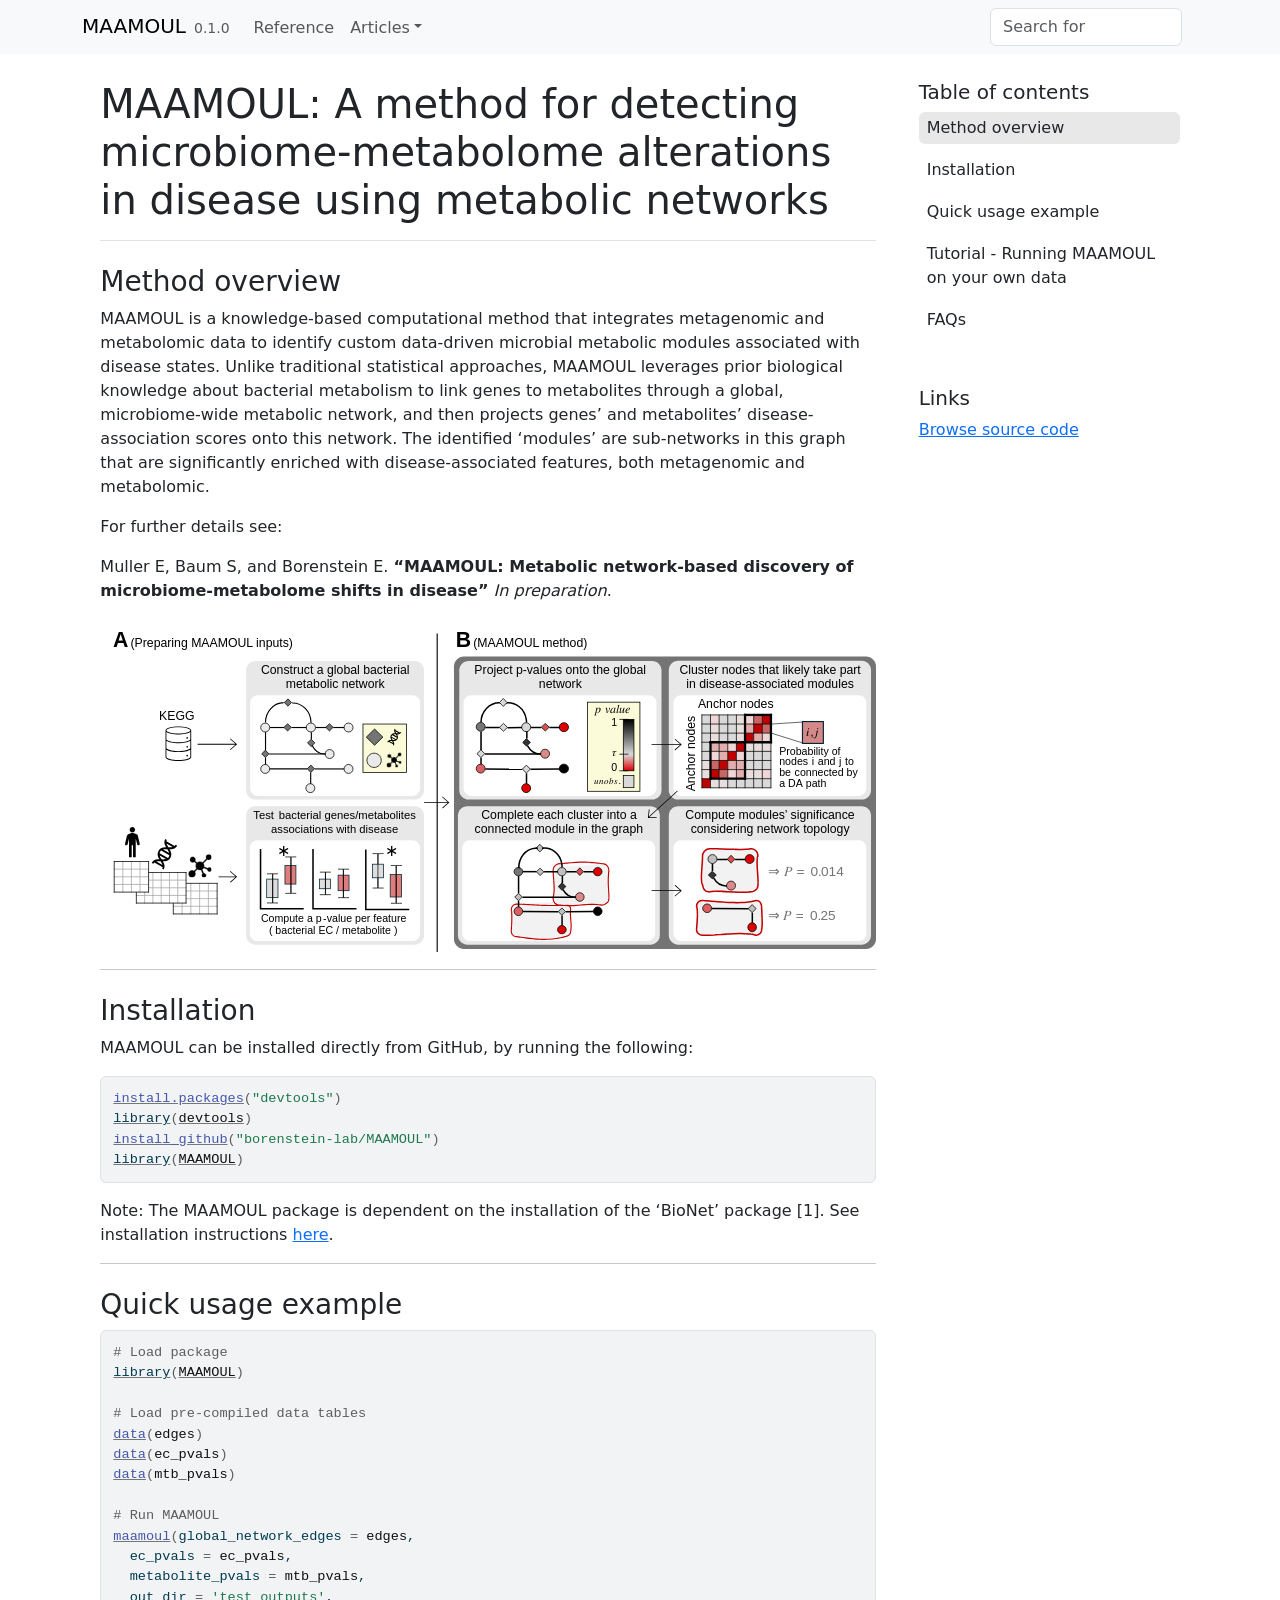
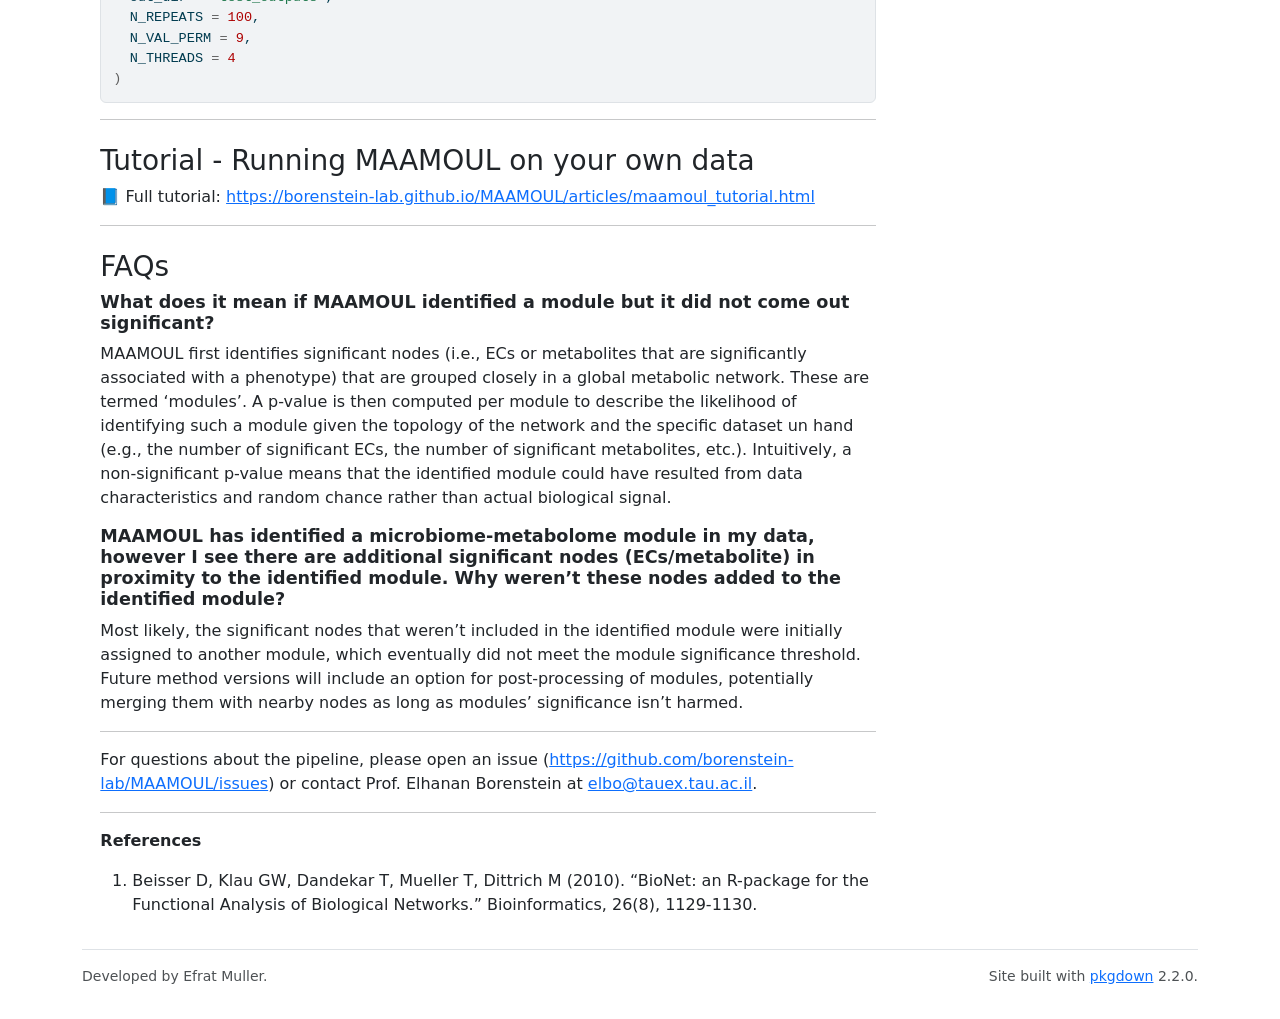
==== docs/index.html @ fb4ca336 "Uploading docs folder" ====
<!DOCTYPE html>
<!-- Generated by pkgdown: do not edit by hand --><html lang="en">
<head>
<meta http-equiv="Content-Type" content="text/html; charset=UTF-8">
<meta charset="utf-8">
<meta http-equiv="X-UA-Compatible" content="IE=edge">
<meta name="viewport" content="width=device-width, initial-scale=1, shrink-to-fit=no">
<title>A method for detecting microbiome-metabolome alterations in disease using metabolic networks • MAAMOUL</title>
<script src="deps/jquery-3.6.0/jquery-3.6.0.min.js"></script><meta name="viewport" content="width=device-width, initial-scale=1, shrink-to-fit=no">
<link href="deps/bootstrap-5.3.1/bootstrap.min.css" rel="stylesheet">
<script src="deps/bootstrap-5.3.1/bootstrap.bundle.min.js"></script><link href="deps/font-awesome-6.4.2/css/all.min.css" rel="stylesheet">
<link href="deps/font-awesome-6.4.2/css/v4-shims.min.css" rel="stylesheet">
<script src="deps/headroom-0.11.0/headroom.min.js"></script><script src="deps/headroom-0.11.0/jQuery.headroom.min.js"></script><script src="deps/bootstrap-toc-1.0.1/bootstrap-toc.min.js"></script><script src="deps/clipboard.js-2.0.11/clipboard.min.js"></script><script src="deps/search-1.0.0/autocomplete.jquery.min.js"></script><script src="deps/search-1.0.0/fuse.min.js"></script><script src="deps/search-1.0.0/mark.min.js"></script><!-- pkgdown --><script src="pkgdown.js"></script><meta property="og:title" content="A method for detecting microbiome-metabolome alterations in disease using metabolic networks">
<meta name="description" content="TBC">
<meta property="og:description" content="TBC">
</head>
<body>
    <a href="#main" class="visually-hidden-focusable">Skip to contents</a>


    <nav class="navbar navbar-expand-lg fixed-top bg-light" data-bs-theme="light" aria-label="Site navigation"><div class="container">

    <a class="navbar-brand me-2" href="index.html">MAAMOUL</a>

    <small class="nav-text text-muted me-auto" data-bs-toggle="tooltip" data-bs-placement="bottom" title="">0.1.0</small>


    <button class="navbar-toggler" type="button" data-bs-toggle="collapse" data-bs-target="#navbar" aria-controls="navbar" aria-expanded="false" aria-label="Toggle navigation">
      <span class="navbar-toggler-icon"></span>
    </button>

    <div id="navbar" class="collapse navbar-collapse ms-3">
      <ul class="navbar-nav me-auto">
<li class="nav-item"><a class="nav-link" href="reference/index.html">Reference</a></li>
<li class="nav-item dropdown">
  <button class="nav-link dropdown-toggle" type="button" id="dropdown-articles" data-bs-toggle="dropdown" aria-expanded="false" aria-haspopup="true">Articles</button>
  <ul class="dropdown-menu" aria-labelledby="dropdown-articles">
<li><a class="dropdown-item" href="articles/maamoul_tutorial.html">MAAMOUL Tutorial</a></li>
  </ul>
</li>
      </ul>
<ul class="navbar-nav">
<li class="nav-item"><form class="form-inline" role="search">
 <input class="form-control" type="search" name="search-input" id="search-input" autocomplete="off" aria-label="Search site" placeholder="Search for" data-search-index="search.json">
</form></li>
<li class="nav-item"><a class="external-link nav-link" href="https://github.com/borenstein-lab/MAAMOUL/" aria-label="GitHub"><span class="fa fab fa-github fa-lg"></span></a></li>
      </ul>
</div>


  </div>
</nav><div class="container template-home">
<div class="row">
  <main id="main" class="col-md-9"><div class="section level1">
<div class="page-header"><h1 id="maamoul-a-method-for-detecting-microbiome-metabolome-alterations-in-disease-using-metabolic-networks">MAAMOUL: A method for detecting microbiome-metabolome alterations in disease using metabolic networks<a class="anchor" aria-label="anchor" href="#maamoul-a-method-for-detecting-microbiome-metabolome-alterations-in-disease-using-metabolic-networks"></a>
</h1></div>
<div class="section level2">
<h2 id="method-overview">Method overview<a class="anchor" aria-label="anchor" href="#method-overview"></a>
</h2>
<p>MAAMOUL is a knowledge-based computational method that integrates metagenomic and metabolomic data to identify custom data-driven microbial metabolic modules associated with disease states. Unlike traditional statistical approaches, MAAMOUL leverages prior biological knowledge about bacterial metabolism to link genes to metabolites through a global, microbiome-wide metabolic network, and then projects genes’ and metabolites’ disease-association scores onto this network. The identified ‘modules’ are sub-networks in this graph that are significantly enriched with disease-associated features, both metagenomic and metabolomic.</p>
<p>For further details see:</p>
<p>Muller E, Baum S, and Borenstein E. <strong>“MAAMOUL: Metabolic network-based discovery of microbiome-metabolome shifts in disease”</strong> <em>In preparation</em>.</p>
<p><img src="reference/figures/Figure%201.svg" width="800"></p>
<hr>
</div>
<div class="section level2">
<h2 id="installation">Installation<a class="anchor" aria-label="anchor" href="#installation"></a>
</h2>
<p>MAAMOUL can be installed directly from GitHub, by running the following:</p>
<pre><code><span><span class="fu"><a href="https://rdrr.io/r/utils/install.packages.html" class="external-link">install.packages</a></span><span class="op">(</span><span class="st">"devtools"</span><span class="op">)</span></span>
<span><span class="kw"><a href="https://rdrr.io/r/base/library.html" class="external-link">library</a></span><span class="op">(</span><span class="va"><a href="https://devtools.r-lib.org/" class="external-link">devtools</a></span><span class="op">)</span></span>
<span><span class="fu"><a href="https://remotes.r-lib.org/reference/install_github.html" class="external-link">install_github</a></span><span class="op">(</span><span class="st">"borenstein-lab/MAAMOUL"</span><span class="op">)</span></span>
<span><span class="kw"><a href="https://rdrr.io/r/base/library.html" class="external-link">library</a></span><span class="op">(</span><span class="va"><a href="https://github.com/borenstein-lab/MAAMOUL" class="external-link">MAAMOUL</a></span><span class="op">)</span></span></code></pre>
<p>Note: The MAAMOUL package is dependent on the installation of the ‘BioNet’ package [1]. See installation instructions <a href="https://www.bioconductor.org/packages/release/bioc/html/BioNet.html" class="external-link">here</a>.</p>
<hr>
</div>
<div class="section level2">
<h2 id="quick-usage-example">Quick usage example<a class="anchor" aria-label="anchor" href="#quick-usage-example"></a>
</h2>
<pre><code><span><span class="co"># Load package</span></span>
<span><span class="kw"><a href="https://rdrr.io/r/base/library.html" class="external-link">library</a></span><span class="op">(</span><span class="va"><a href="https://github.com/borenstein-lab/MAAMOUL" class="external-link">MAAMOUL</a></span><span class="op">)</span></span>
<span></span>
<span><span class="co"># Load pre-compiled data tables</span></span>
<span><span class="fu"><a href="https://rdrr.io/r/utils/data.html" class="external-link">data</a></span><span class="op">(</span><span class="va">edges</span><span class="op">)</span></span>
<span><span class="fu"><a href="https://rdrr.io/r/utils/data.html" class="external-link">data</a></span><span class="op">(</span><span class="va">ec_pvals</span><span class="op">)</span></span>
<span><span class="fu"><a href="https://rdrr.io/r/utils/data.html" class="external-link">data</a></span><span class="op">(</span><span class="va">mtb_pvals</span><span class="op">)</span></span>
<span></span>
<span><span class="co"># Run MAAMOUL</span></span>
<span><span class="fu"><a href="reference/maamoul.html">maamoul</a></span><span class="op">(</span>global_network_edges <span class="op">=</span> <span class="va">edges</span>,</span>
<span>  ec_pvals <span class="op">=</span> <span class="va">ec_pvals</span>,</span>
<span>  metabolite_pvals <span class="op">=</span> <span class="va">mtb_pvals</span>,</span>
<span>  out_dir <span class="op">=</span> <span class="st">'test_outputs'</span>,</span>
<span>  N_REPEATS <span class="op">=</span> <span class="fl">100</span>,</span>
<span>  N_VAL_PERM <span class="op">=</span> <span class="fl">9</span>,</span>
<span>  N_THREADS <span class="op">=</span> <span class="fl">4</span></span>
<span><span class="op">)</span></span></code></pre>
<hr>
</div>
<div class="section level2">
<h2 id="tutorial---running-maamoul-on-your-own-data">Tutorial - Running MAAMOUL on your own data<a class="anchor" aria-label="anchor" href="#tutorial---running-maamoul-on-your-own-data"></a>
</h2>
<p>📘 Full tutorial: <a href="https://borenstein-lab.github.io/MAAMOUL/articles/maamoul_tutorial.html" class="uri">https://borenstein-lab.github.io/MAAMOUL/articles/maamoul_tutorial.html</a></p>
<hr>
</div>
<div class="section level2">
<h2 id="faqs">FAQs<a class="anchor" aria-label="anchor" href="#faqs"></a>
</h2>
<div class="section level4">
<h4 id="what-does-it-mean-if-maamoul-identified-a-module-but-it-did-not-come-out-significant">What does it mean if MAAMOUL identified a module but it did not come out significant?<a class="anchor" aria-label="anchor" href="#what-does-it-mean-if-maamoul-identified-a-module-but-it-did-not-come-out-significant"></a>
</h4>
<p>MAAMOUL first identifies significant nodes (i.e., ECs or metabolites that are significantly associated with a phenotype) that are grouped closely in a global metabolic network. These are termed ‘modules’. A p-value is then computed per module to describe the likelihood of identifying such a module given the topology of the network and the specific dataset un hand (e.g., the number of significant ECs, the number of significant metabolites, etc.). Intuitively, a non-significant p-value means that the identified module could have resulted from data characteristics and random chance rather than actual biological signal.</p>
</div>
<div class="section level4">
<h4 id="[base64]">MAAMOUL has identified a microbiome-metabolome module in my data, however I see there are additional significant nodes (ECs/metabolite) in proximity to the identified module. Why weren’t these nodes added to the identified module?<a class="anchor" aria-label="anchor" href="#[base64]"></a>
</h4>
<p>Most likely, the significant nodes that weren’t included in the identified module were initially assigned to another module, which eventually did not meet the module significance threshold. Future method versions will include an option for post-processing of modules, potentially merging them with nearby nodes as long as modules’ significance isn’t harmed.</p>
<hr>
<p>For questions about the pipeline, please open an issue (<a href="https://github.com/borenstein-lab/MAAMOUL/issues" class="external-link uri">https://github.com/borenstein-lab/MAAMOUL/issues</a>) or contact Prof. Elhanan Borenstein at <a href="mailto:elbo@tauex.tau.ac.il" class="email">elbo@tauex.tau.ac.il</a>.</p>
<hr>
<p><strong>References</strong></p>
<ol style="list-style-type: decimal">
<li>Beisser D, Klau GW, Dandekar T, Mueller T, Dittrich M (2010). “BioNet: an R-package for the Functional Analysis of Biological Networks.” Bioinformatics, 26(8), 1129-1130.</li>
</ol>
</div>
</div>
</div>
  </main><aside class="col-md-3"><div class="table-of-contents">
<h2 data-toc-skip>Table of contents</h2>
<ul class="list-unstyled">
<li><nav id="toc"></nav></li>
</ul>
</div>

<div class="links">
<h2 data-toc-skip>Links</h2>
<ul class="list-unstyled">
<li><a href="https://github.com/borenstein-lab/MAAMOUL/" class="external-link">Browse source code</a></li>
</ul>
</div>

  </aside>
</div>


    <footer><div class="pkgdown-footer-left">
  <p>Developed by Efrat Muller.</p>
</div>

<div class="pkgdown-footer-right">
  <p>Site built with <a href="https://pkgdown.r-lib.org/" class="external-link">pkgdown</a> 2.2.0.</p>
</div>

    </footer>
</div>





  </body>
</html>
---- docs/deps/font-awesome-6.4.2/css/v4-shims.min.css ----
/*!
 * Font Awesome Free 6.4.2 by @fontawesome - https://fontawesome.com
 * License - https://fontawesome.com/license/free (Icons: CC BY 4.0, Fonts: SIL OFL 1.1, Code: MIT License)
 * Copyright 2023 Fonticons, Inc.
 */
.fa.fa-glass:before{content:"\f000"}.fa.fa-envelope-o{font-family:"Font Awesome 6 Free";font-weight:400}.fa.fa-envelope-o:before{content:"\f0e0"}.fa.fa-star-o{font-family:"Font Awesome 6 Free";font-weight:400}.fa.fa-star-o:before{content:"\f005"}.fa.fa-close:before,.fa.fa-remove:before{content:"\f00d"}.fa.fa-gear:before{content:"\f013"}.fa.fa-trash-o{font-family:"Font Awesome 6 Free";font-weight:400}.fa.fa-trash-o:before{content:"\f2ed"}.fa.fa-home:before{content:"\f015"}.fa.fa-file-o{font-family:"Font Awesome 6 Free";font-weight:400}.fa.fa-file-o:before{content:"\f15b"}.fa.fa-clock-o{font-family:"Font Awesome 6 Free";font-weight:400}.fa.fa-clock-o:before{content:"\f017"}.fa.fa-arrow-circle-o-down{font-family:"Font Awesome 6 Free";font-weight:400}.fa.fa-arrow-circle-o-down:before{content:"\f358"}.fa.fa-arrow-circle-o-up{font-family:"Font Awesome 6 Free";font-weight:400}.fa.fa-arrow-circle-o-up:before{content:"\f35b"}.fa.fa-play-circle-o{font-family:"Font Awesome 6 Free";font-weight:400}.fa.fa-play-circle-o:before{content:"\f144"}.fa.fa-repeat:before,.fa.fa-rotate-right:before{content:"\f01e"}.fa.fa-refresh:before{content:"\f021"}.fa.fa-list-alt{font-family:"Font Awesome 6 Free";font-weight:400}.fa.fa-list-alt:before{content:"\f022"}.fa.fa-dedent:before{content:"\f03b"}.fa.fa-video-camera:before{content:"\f03d"}.fa.fa-picture-o{font-family:"Font Awesome 6 Free";font-weight:400}.fa.fa-picture-o:before{content:"\f03e"}.fa.fa-photo{font-family:"Font Awesome 6 Free";font-weight:400}.fa.fa-photo:before{content:"\f03e"}.fa.fa-image{font-family:"Font Awesome 6 Free";font-weight:400}.fa.fa-image:before{content:"\f03e"}.fa.fa-map-marker:before{content:"\f3c5"}.fa.fa-pencil-square-o{font-family:"Font Awesome 6 Free";font-weight:400}.fa.fa-pencil-square-o:before{content:"\f044"}.fa.fa-edit{font-family:"Font Awesome 6 Free";font-weight:400}.fa.fa-edit:before{content:"\f044"}.fa.fa-share-square-o:before{content:"\f14d"}.fa.fa-check-square-o{font-family:"Font Awesome 6 Free";font-weight:400}.fa.fa-check-square-o:before{content:"\f14a"}.fa.fa-arrows:before{content:"\f0b2"}.fa.fa-times-circle-o{font-family:"Font Awesome 6 Free";font-weight:400}.fa.fa-times-circle-o:before{content:"\f057"}.fa.fa-check-circle-o{font-family:"Font Awesome 6 Free";font-weight:400}.fa.fa-check-circle-o:before{content:"\f058"}.fa.fa-mail-forward:before{content:"\f064"}.fa.fa-expand:before{content:"\f424"}.fa.fa-compress:before{content:"\f422"}.fa.fa-eye,.fa.fa-eye-slash{font-family:"Font Awesome 6 Free";font-weight:400}.fa.fa-warning:before{content:"\f071"}.fa.fa-calendar:before{content:"\f073"}.fa.fa-arrows-v:before{content:"\f338"}.fa.fa-arrows-h:before{content:"\f337"}.fa.fa-bar-chart-o:before,.fa.fa-bar-chart:before{content:"\e0e3"}.fa.fa-twitter-square{font-family:"Font Awesome 6 Brands";font-weight:400}.fa.fa-twitter-square:before{content:"\f081"}.fa.fa-facebook-square{font-family:"Font Awesome 6 Brands";font-weight:400}.fa.fa-facebook-square:before{content:"\f082"}.fa.fa-gears:before{content:"\f085"}.fa.fa-thumbs-o-up{font-family:"Font Awesome 6 Free";font-weight:400}.fa.fa-thumbs-o-up:before{content:"\f164"}.fa.fa-thumbs-o-down{font-family:"Font Awesome 6 Free";font-weight:400}.fa.fa-thumbs-o-down:before{content:"\f165"}.fa.fa-heart-o{font-family:"Font Awesome 6 Free";font-weight:400}.fa.fa-heart-o:before{content:"\f004"}.fa.fa-sign-out:before{content:"\f2f5"}.fa.fa-linkedin-square{font-family:"Font Awesome 6 Brands";font-weight:400}.fa.fa-linkedin-square:before{content:"\f08c"}.fa.fa-thumb-tack:before{content:"\f08d"}.fa.fa-external-link:before{content:"\f35d"}.fa.fa-sign-in:before{content:"\f2f6"}.fa.fa-github-square{font-family:"Font Awesome 6 Brands";font-weight:400}.fa.fa-github-square:before{content:"\f092"}.fa.fa-lemon-o{font-family:"Font Awesome 6 Free";font-weight:400}.fa.fa-lemon-o:before{content:"\f094"}.fa.fa-square-o{font-family:"Font Awesome 6 Free";font-weight:400}.fa.fa-square-o:before{content:"\f0c8"}.fa.fa-bookmark-o{font-family:"Font Awesome 6 Free";font-weight:400}.fa.fa-bookmark-o:before{content:"\f02e"}.fa.fa-facebook,.fa.fa-twitter{font-family:"Font Awesome 6 Brands";font-weight:400}.fa.fa-facebook:before{content:"\f39e"}.fa.fa-facebook-f{font-family:"Font Awesome 6 Brands";font-weight:400}.fa.fa-facebook-f:before{content:"\f39e"}.fa.fa-github{font-family:"Font Awesome 6 Brands";font-weight:400}.fa.fa-credit-card{font-family:"Font Awesome 6 Free";font-weight:400}.fa.fa-feed:before{content:"\f09e"}.fa.fa-hdd-o{font-family:"Font Awesome 6 Free";font-weight:400}.fa.fa-hdd-o:before{content:"\f0a0"}.fa.fa-hand-o-right{font-family:"Font Awesome 6 Free";font-weight:400}.fa.fa-hand-o-right:before{content:"\f0a4"}.fa.fa-hand-o-left{font-family:"Font Awesome 6 Free";font-weight:400}.fa.fa-hand-o-left:before{content:"\f0a5"}.fa.fa-hand-o-up{font-family:"Font Awesome 6 Free";font-weight:400}.fa.fa-hand-o-up:before{content:"\f0a6"}.fa.fa-hand-o-down{font-family:"Font Awesome 6 Free";font-weight:400}.fa.fa-hand-o-down:before{content:"\f0a7"}.fa.fa-globe:before{content:"\f57d"}.fa.fa-tasks:before{content:"\f828"}.fa.fa-arrows-alt:before{content:"\f31e"}.fa.fa-group:before{content:"\f0c0"}.fa.fa-chain:before{content:"\f0c1"}.fa.fa-cut:before{content:"\f0c4"}.fa.fa-files-o{font-family:"Font Awesome 6 Free";font-weight:400}.fa.fa-files-o:before{content:"\f0c5"}.fa.fa-floppy-o{font-family:"Font Awesome 6 Free";font-weight:400}.fa.fa-floppy-o:before{content:"\f0c7"}.fa.fa-save{font-family:"Font Awesome 6 Free";font-weight:400}.fa.fa-save:before{content:"\f0c7"}.fa.fa-navicon:before,.fa.fa-reorder:before{content:"\f0c9"}.fa.fa-magic:before{content:"\e2ca"}.fa.fa-pinterest,.fa.fa-pinterest-square{font-family:"Font Awesome 6 Brands";font-weight:400}.fa.fa-pinterest-square:before{content:"\f0d3"}.fa.fa-google-plus-square{font-family:"Font Awesome 6 Brands";font-weight:400}.fa.fa-google-plus-square:before{content:"\f0d4"}.fa.fa-google-plus{font-family:"Font Awesome 6 Brands";font-weight:400}.fa.fa-google-plus:before{content:"\f0d5"}.fa.fa-money:before{content:"\f3d1"}.fa.fa-unsorted:before{content:"\f0dc"}.fa.fa-sort-desc:before{content:"\f0dd"}.fa.fa-sort-asc:before{content:"\f0de"}.fa.fa-linkedin{font-family:"Font Awesome 6 Brands";font-weight:400}.fa.fa-linkedin:before{content:"\f0e1"}.fa.fa-rotate-left:before{content:"\f0e2"}.fa.fa-legal:before{content:"\f0e3"}.fa.fa-dashboard:before,.fa.fa-tachometer:before{content:"\f625"}.fa.fa-comment-o{font-family:"Font Awesome 6 Free";font-weight:400}.fa.fa-comment-o:before{content:"\f075"}.fa.fa-comments-o{font-family:"Font Awesome 6 Free";font-weight:400}.fa.fa-comments-o:before{content:"\f086"}.fa.fa-flash:before{content:"\f0e7"}.fa.fa-clipboard:before{content:"\f0ea"}.fa.fa-lightbulb-o{font-family:"Font Awesome 6 Free";font-weight:400}.fa.fa-lightbulb-o:before{content:"\f0eb"}.fa.fa-exchange:before{content:"\f362"}.fa.fa-cloud-download:before{content:"\f0ed"}.fa.fa-cloud-upload:before{content:"\f0ee"}.fa.fa-bell-o{font-family:"Font Awesome 6 Free";font-weight:400}.fa.fa-bell-o:before{content:"\f0f3"}.fa.fa-cutlery:before{content:"\f2e7"}.fa.fa-file-text-o{font-family:"Font Awesome 6 Free";font-weight:400}.fa.fa-file-text-o:before{content:"\f15c"}.fa.fa-building-o{font-family:"Font Awesome 6 Free";font-weight:400}.fa.fa-building-o:before{content:"\f1ad"}.fa.fa-hospital-o{font-family:"Font Awesome 6 Free";font-weight:400}.fa.fa-hospital-o:before{content:"\f0f8"}.fa.fa-tablet:before{content:"\f3fa"}.fa.fa-mobile-phone:before,.fa.fa-mobile:before{content:"\f3cd"}.fa.fa-circle-o{font-family:"Font Awesome 6 Free";font-weight:400}.fa.fa-circle-o:before{content:"\f111"}.fa.fa-mail-reply:before{content:"\f3e5"}.fa.fa-github-alt{font-family:"Font Awesome 6 Brands";font-weight:400}.fa.fa-folder-o{font-family:"Font Awesome 6 Free";font-weight:400}.fa.fa-folder-o:before{content:"\f07b"}.fa.fa-folder-open-o{font-family:"Font Awesome 6 Free";font-weight:400}.fa.fa-folder-open-o:before{content:"\f07c"}.fa.fa-smile-o{font-family:"Font Awesome 6 Free";font-weight:400}.fa.fa-smile-o:before{content:"\f118"}.fa.fa-frown-o{font-family:"Font Awesome 6 Free";font-weight:400}.fa.fa-frown-o:before{content:"\f119"}.fa.fa-meh-o{font-family:"Font Awesome 6 Free";font-weight:400}.fa.fa-meh-o:before{content:"\f11a"}.fa.fa-keyboard-o{font-family:"Font Awesome 6 Free";font-weight:400}.fa.fa-keyboard-o:before{content:"\f11c"}.fa.fa-flag-o{font-family:"Font Awesome 6 Free";font-weight:400}.fa.fa-flag-o:before{content:"\f024"}.fa.fa-mail-reply-all:before{content:"\f122"}.fa.fa-star-half-o{font-family:"Font Awesome 6 Free";font-weight:400}.fa.fa-star-half-o:before{content:"\f5c0"}.fa.fa-star-half-empty{font-family:"Font Awesome 6 Free";font-weight:400}.fa.fa-star-half-empty:before{content:"\f5c0"}.fa.fa-star-half-full{font-family:"Font Awesome 6 Free";font-weight:400}.fa.fa-star-half-full:before{content:"\f5c0"}.fa.fa-code-fork:before{content:"\f126"}.fa.fa-chain-broken:before,.fa.fa-unlink:before{content:"\f127"}.fa.fa-calendar-o{font-family:"Font Awesome 6 Free";font-weight:400}.fa.fa-calendar-o:before{content:"\f133"}.fa.fa-css3,.fa.fa-html5,.fa.fa-maxcdn{font-family:"Font Awesome 6 Brands";font-weight:400}.fa.fa-unlock-alt:before{content:"\f09c"}.fa.fa-minus-square-o{font-family:"Font Awesome 6 Free";font-weight:400}.fa.fa-minus-square-o:before{content:"\f146"}.fa.fa-level-up:before{content:"\f3bf"}.fa.fa-level-down:before{content:"\f3be"}.fa.fa-pencil-square:before{content:"\f14b"}.fa.fa-external-link-square:before{content:"\f360"}.fa.fa-compass{font-family:"Font Awesome 6 Free";font-weight:400}.fa.fa-caret-square-o-down{font-family:"Font Awesome 6 Free";font-weight:400}.fa.fa-caret-square-o-down:before{content:"\f150"}.fa.fa-toggle-down{font-family:"Font Awesome 6 Free";font-weight:400}.fa.fa-toggle-down:before{content:"\f150"}.fa.fa-caret-square-o-up{font-family:"Font Awesome 6 Free";font-weight:400}.fa.fa-caret-square-o-up:before{content:"\f151"}.fa.fa-toggle-up{font-family:"Font Awesome 6 Free";font-weight:400}.fa.fa-toggle-up:before{content:"\f151"}.fa.fa-caret-square-o-right{font-family:"Font Awesome 6 Free";font-weight:400}.fa.fa-caret-square-o-right:before{content:"\f152"}.fa.fa-toggle-right{font-family:"Font Awesome 6 Free";font-weight:400}.fa.fa-toggle-right:before{content:"\f152"}.fa.fa-eur:before,.fa.fa-euro:before{content:"\f153"}.fa.fa-gbp:before{content:"\f154"}.fa.fa-dollar:before,.fa.fa-usd:before{content:"\24"}.fa.fa-inr:before,.fa.fa-rupee:before{content:"\e1bc"}.fa.fa-cny:before,.fa.fa-jpy:before,.fa.fa-rmb:before,.fa.fa-yen:before{content:"\f157"}.fa.fa-rouble:before,.fa.fa-rub:before,.fa.fa-ruble:before{content:"\f158"}.fa.fa-krw:before,.fa.fa-won:before{content:"\f159"}.fa.fa-bitcoin,.fa.fa-btc{font-family:"Font Awesome 6 Brands";font-weight:400}.fa.fa-bitcoin:before{content:"\f15a"}.fa.fa-file-text:before{content:"\f15c"}.fa.fa-sort-alpha-asc:before{content:"\f15d"}.fa.fa-sort-alpha-desc:before{content:"\f881"}.fa.fa-sort-amount-asc:before{content:"\f884"}.fa.fa-sort-amount-desc:before{content:"\f160"}.fa.fa-sort-numeric-asc:before{content:"\f162"}.fa.fa-sort-numeric-desc:before{content:"\f886"}.fa.fa-youtube-square{font-family:"Font Awesome 6 Brands";font-weight:400}.fa.fa-youtube-square:before{content:"\f431"}.fa.fa-xing,.fa.fa-xing-square,.fa.fa-youtube{font-family:"Font Awesome 6 Brands";font-weight:400}.fa.fa-xing-square:before{content:"\f169"}.fa.fa-youtube-play{font-family:"Font Awesome 6 Brands";font-weight:400}.fa.fa-youtube-play:before{content:"\f167"}.fa.fa-adn,.fa.fa-bitbucket,.fa.fa-bitbucket-square,.fa.fa-dropbox,.fa.fa-flickr,.fa.fa-instagram,.fa.fa-stack-overflow{font-family:"Font Awesome 6 Brands";font-weight:400}.fa.fa-bitbucket-square:before{content:"\f171"}.fa.fa-tumblr,.fa.fa-tumblr-square{font-family:"Font Awesome 6 Brands";font-weight:400}.fa.fa-tumblr-square:before{content:"\f174"}.fa.fa-long-arrow-down:before{content:"\f309"}.fa.fa-long-arrow-up:before{content:"\f30c"}.fa.fa-long-arrow-left:before{content:"\f30a"}.fa.fa-long-arrow-right:before{content:"\f30b"}.fa.fa-android,.fa.fa-apple,.fa.fa-dribbble,.fa.fa-foursquare,.fa.fa-gittip,.fa.fa-gratipay,.fa.fa-linux,.fa.fa-skype,.fa.fa-trello,.fa.fa-windows{font-family:"Font Awesome 6 Brands";font-weight:400}.fa.fa-gittip:before{content:"\f184"}.fa.fa-sun-o{font-family:"Font Awesome 6 Free";font-weight:400}.fa.fa-sun-o:before{content:"\f185"}.fa.fa-moon-o{font-family:"Font Awesome 6 Free";font-weight:400}.fa.fa-moon-o:before{content:"\f186"}.fa.fa-pagelines,.fa.fa-renren,.fa.fa-stack-exchange,.fa.fa-vk,.fa.fa-weibo{font-family:"Font Awesome 6 Brands";font-weight:400}.fa.fa-arrow-circle-o-right{font-family:"Font Awesome 6 Free";font-weight:400}.fa.fa-arrow-circle-o-right:before{content:"\f35a"}.fa.fa-arrow-circle-o-left{font-family:"Font Awesome 6 Free";font-weight:400}.fa.fa-arrow-circle-o-left:before{content:"\f359"}.fa.fa-caret-square-o-left{font-family:"Font Awesome 6 Free";font-weight:400}.fa.fa-caret-square-o-left:before{content:"\f191"}.fa.fa-toggle-left{font-family:"Font Awesome 6 Free";font-weight:400}.fa.fa-toggle-left:before{content:"\f191"}.fa.fa-dot-circle-o{font-family:"Font Awesome 6 Free";font-weight:400}.fa.fa-dot-circle-o:before{content:"\f192"}.fa.fa-vimeo-square{font-family:"Font Awesome 6 Brands";font-weight:400}.fa.fa-vimeo-square:before{content:"\f194"}.fa.fa-try:before,.fa.fa-turkish-lira:before{content:"\e2bb"}.fa.fa-plus-square-o{font-family:"Font Awesome 6 Free";font-weight:400}.fa.fa-plus-square-o:before{content:"\f0fe"}.fa.fa-openid,.fa.fa-slack,.fa.fa-wordpress{font-family:"Font Awesome 6 Brands";font-weight:400}.fa.fa-bank:before,.fa.fa-institution:before{content:"\f19c"}.fa.fa-mortar-board:before{content:"\f19d"}.fa.fa-google,.fa.fa-reddit,.fa.fa-reddit-square,.fa.fa-yahoo{font-family:"Font Awesome 6 Brands";font-weight:400}.fa.fa-reddit-square:before{content:"\f1a2"}.fa.fa-behance,.fa.fa-behance-square,.fa.fa-delicious,.fa.fa-digg,.fa.fa-drupal,.fa.fa-joomla,.fa.fa-pied-piper-alt,.fa.fa-pied-piper-pp,.fa.fa-stumbleupon,.fa.fa-stumbleupon-circle{font-family:"Font Awesome 6 Brands";font-weight:400}.fa.fa-behance-square:before{content:"\f1b5"}.fa.fa-steam,.fa.fa-steam-square{font-family:"Font Awesome 6 Brands";font-weight:400}.fa.fa-steam-square:before{content:"\f1b7"}.fa.fa-automobile:before{content:"\f1b9"}.fa.fa-cab:before{content:"\f1ba"}.fa.fa-deviantart,.fa.fa-soundcloud,.fa.fa-spotify{font-family:"Font Awesome 6 Brands";font-weight:400}.fa.fa-file-pdf-o{font-family:"Font Awesome 6 Free";font-weight:400}.fa.fa-file-pdf-o:before{content:"\f1c1"}.fa.fa-file-word-o{font-family:"Font Awesome 6 Free";font-weight:400}.fa.fa-file-word-o:before{content:"\f1c2"}.fa.fa-file-excel-o{font-family:"Font Awesome 6 Free";font-weight:400}.fa.fa-file-excel-o:before{content:"\f1c3"}.fa.fa-file-powerpoint-o{font-family:"Font Awesome 6 Free";font-weight:400}.fa.fa-file-powerpoint-o:before{content:"\f1c4"}.fa.fa-file-image-o{font-family:"Font Awesome 6 Free";font-weight:400}.fa.fa-file-image-o:before{content:"\f1c5"}.fa.fa-file-photo-o{font-family:"Font Awesome 6 Free";font-weight:400}.fa.fa-file-photo-o:before{content:"\f1c5"}.fa.fa-file-picture-o{font-family:"Font Awesome 6 Free";font-weight:400}.fa.fa-file-picture-o:before{content:"\f1c5"}.fa.fa-file-archive-o{font-family:"Font Awesome 6 Free";font-weight:400}.fa.fa-file-archive-o:before{content:"\f1c6"}.fa.fa-file-zip-o{font-family:"Font Awesome 6 Free";font-weight:400}.fa.fa-file-zip-o:before{content:"\f1c6"}.fa.fa-file-audio-o{font-family:"Font Awesome 6 Free";font-weight:400}.fa.fa-file-audio-o:before{content:"\f1c7"}.fa.fa-file-sound-o{font-family:"Font Awesome 6 Free";font-weight:400}.fa.fa-file-sound-o:before{content:"\f1c7"}.fa.fa-file-video-o{font-family:"Font Awesome 6 Free";font-weight:400}.fa.fa-file-video-o:before{content:"\f1c8"}.fa.fa-file-movie-o{font-family:"Font Awesome 6 Free";font-weight:400}.fa.fa-file-movie-o:before{content:"\f1c8"}.fa.fa-file-code-o{font-family:"Font Awesome 6 Free";font-weight:400}.fa.fa-file-code-o:before{content:"\f1c9"}.fa.fa-codepen,.fa.fa-jsfiddle,.fa.fa-vine{font-family:"Font Awesome 6 Brands";font-weight:400}.fa.fa-life-bouy:before,.fa.fa-life-buoy:before,.fa.fa-life-saver:before,.fa.fa-support:before{content:"\f1cd"}.fa.fa-circle-o-notch:before{content:"\f1ce"}.fa.fa-ra,.fa.fa-rebel{font-family:"Font Awesome 6 Brands";font-weight:400}.fa.fa-ra:before{content:"\f1d0"}.fa.fa-resistance{font-family:"Font Awesome 6 Brands";font-weight:400}.fa.fa-resistance:before{content:"\f1d0"}.fa.fa-empire,.fa.fa-ge{font-family:"Font Awesome 6 Brands";font-weight:400}.fa.fa-ge:before{content:"\f1d1"}.fa.fa-git-square{font-family:"Font Awesome 6 Brands";font-weight:400}.fa.fa-git-square:before{content:"\f1d2"}.fa.fa-git,.fa.fa-hacker-news,.fa.fa-y-combinator-square{font-family:"Font Awesome 6 Brands";font-weight:400}.fa.fa-y-combinator-square:before{content:"\f1d4"}.fa.fa-yc-square{font-family:"Font Awesome 6 Brands";font-weight:400}.fa.fa-yc-square:before{content:"\f1d4"}.fa.fa-qq,.fa.fa-tencent-weibo,.fa.fa-wechat,.fa.fa-weixin{font-family:"Font Awesome 6 Brands";font-weight:400}.fa.fa-wechat:before{content:"\f1d7"}.fa.fa-send:before{content:"\f1d8"}.fa.fa-paper-plane-o{font-family:"Font Awesome 6 Free";font-weight:400}.fa.fa-paper-plane-o:before{content:"\f1d8"}.fa.fa-send-o{font-family:"Font Awesome 6 Free";font-weight:400}.fa.fa-send-o:before{content:"\f1d8"}.fa.fa-circle-thin{font-family:"Font Awesome 6 Free";font-weight:400}.fa.fa-circle-thin:before{content:"\f111"}.fa.fa-header:before{content:"\f1dc"}.fa.fa-futbol-o{font-family:"Font Awesome 6 Free";font-weight:400}.fa.fa-futbol-o:before{content:"\f1e3"}.fa.fa-soccer-ball-o{font-family:"Font Awesome 6 Free";font-weight:400}.fa.fa-soccer-ball-o:before{content:"\f1e3"}.fa.fa-slideshare,.fa.fa-twitch,.fa.fa-yelp{font-family:"Font Awesome 6 Brands";font-weight:400}.fa.fa-newspaper-o{font-family:"Font Awesome 6 Free";font-weight:400}.fa.fa-newspaper-o:before{content:"\f1ea"}.fa.fa-cc-amex,.fa.fa-cc-discover,.fa.fa-cc-mastercard,.fa.fa-cc-paypal,.fa.fa-cc-stripe,.fa.fa-cc-visa,.fa.fa-google-wallet,.fa.fa-paypal{font-family:"Font Awesome 6 Brands";font-weight:400}.fa.fa-bell-slash-o{font-family:"Font Awesome 6 Free";font-weight:400}.fa.fa-bell-slash-o:before{content:"\f1f6"}.fa.fa-trash:before{content:"\f2ed"}.fa.fa-copyright{font-family:"Font Awesome 6 Free";font-weight:400}.fa.fa-eyedropper:before{content:"\f1fb"}.fa.fa-area-chart:before{content:"\f1fe"}.fa.fa-pie-chart:before{content:"\f200"}.fa.fa-line-chart:before{content:"\f201"}.fa.fa-lastfm,.fa.fa-lastfm-square{font-family:"Font Awesome 6 Brands";font-weight:400}.fa.fa-lastfm-square:before{content:"\f203"}.fa.fa-angellist,.fa.fa-ioxhost{font-family:"Font Awesome 6 Brands";font-weight:400}.fa.fa-cc{font-family:"Font Awesome 6 Free";font-weight:400}.fa.fa-cc:before{content:"\f20a"}.fa.fa-ils:before,.fa.fa-shekel:before,.fa.fa-sheqel:before{content:"\f20b"}.fa.fa-buysellads,.fa.fa-connectdevelop,.fa.fa-dashcube,.fa.fa-forumbee,.fa.fa-leanpub,.fa.fa-sellsy,.fa.fa-shirtsinbulk,.fa.fa-simplybuilt,.fa.fa-skyatlas{font-family:"Font Awesome 6 Brands";font-weight:400}.fa.fa-diamond{font-family:"Font Awesome 6 Free";font-weight:400}.fa.fa-diamond:before{content:"\f3a5"}.fa.fa-intersex:before,.fa.fa-transgender:before{content:"\f224"}.fa.fa-transgender-alt:before{content:"\f225"}.fa.fa-facebook-official{font-family:"Font Awesome 6 Brands";font-weight:400}.fa.fa-facebook-official:before{content:"\f09a"}.fa.fa-pinterest-p,.fa.fa-whatsapp{font-family:"Font Awesome 6 Brands";font-weight:400}.fa.fa-hotel:before{content:"\f236"}.fa.fa-medium,.fa.fa-viacoin,.fa.fa-y-combinator,.fa.fa-yc{font-family:"Font Awesome 6 Brands";font-weight:400}.fa.fa-yc:before{content:"\f23b"}.fa.fa-expeditedssl,.fa.fa-opencart,.fa.fa-optin-monster{font-family:"Font Awesome 6 Brands";font-weight:400}.fa.fa-battery-4:before,.fa.fa-battery:before{content:"\f240"}.fa.fa-battery-3:before{content:"\f241"}.fa.fa-battery-2:before{content:"\f242"}.fa.fa-battery-1:before{content:"\f243"}.fa.fa-battery-0:before{content:"\f244"}.fa.fa-object-group,.fa.fa-object-ungroup,.fa.fa-sticky-note-o{font-family:"Font Awesome 6 Free";font-weight:400}.fa.fa-sticky-note-o:before{content:"\f249"}.fa.fa-cc-diners-club,.fa.fa-cc-jcb{font-family:"Font Awesome 6 Brands";font-weight:400}.fa.fa-clone{font-family:"Font Awesome 6 Free";font-weight:400}.fa.fa-hourglass-o:before{content:"\f254"}.fa.fa-hourglass-1:before{content:"\f251"}.fa.fa-hourglass-2:before{content:"\f252"}.fa.fa-hourglass-3:before{content:"\f253"}.fa.fa-hand-rock-o{font-family:"Font Awesome 6 Free";font-weight:400}.fa.fa-hand-rock-o:before{content:"\f255"}.fa.fa-hand-grab-o{font-family:"Font Awesome 6 Free";font-weight:400}.fa.fa-hand-grab-o:before{content:"\f255"}.fa.fa-hand-paper-o{font-family:"Font Awesome 6 Free";font-weight:400}.fa.fa-hand-paper-o:before{content:"\f256"}.fa.fa-hand-stop-o{font-family:"Font Awesome 6 Free";font-weight:400}.fa.fa-hand-stop-o:before{content:"\f256"}.fa.fa-hand-scissors-o{font-family:"Font Awesome 6 Free";font-weight:400}.fa.fa-hand-scissors-o:before{content:"\f257"}.fa.fa-hand-lizard-o{font-family:"Font Awesome 6 Free";font-weight:400}.fa.fa-hand-lizard-o:before{content:"\f258"}.fa.fa-hand-spock-o{font-family:"Font Awesome 6 Free";font-weight:400}.fa.fa-hand-spock-o:before{content:"\f259"}.fa.fa-hand-pointer-o{font-family:"Font Awesome 6 Free";font-weight:400}.fa.fa-hand-pointer-o:before{content:"\f25a"}.fa.fa-hand-peace-o{font-family:"Font Awesome 6 Free";font-weight:400}.fa.fa-hand-peace-o:before{content:"\f25b"}.fa.fa-registered{font-family:"Font Awesome 6 Free";font-weight:400}.fa.fa-creative-commons,.fa.fa-gg,.fa.fa-gg-circle,.fa.fa-odnoklassniki,.fa.fa-odnoklassniki-square{font-family:"Font Awesome 6 Brands";font-weight:400}.fa.fa-odnoklassniki-square:before{content:"\f264"}.fa.fa-chrome,.fa.fa-firefox,.fa.fa-get-pocket,.fa.fa-internet-explorer,.fa.fa-opera,.fa.fa-safari,.fa.fa-wikipedia-w{font-family:"Font Awesome 6 Brands";font-weight:400}.fa.fa-television:before{content:"\f26c"}.fa.fa-500px,.fa.fa-amazon,.fa.fa-contao{font-family:"Font Awesome 6 Brands";font-weight:400}.fa.fa-calendar-plus-o{font-family:"Font Awesome 6 Free";font-weight:400}.fa.fa-calendar-plus-o:before{content:"\f271"}.fa.fa-calendar-minus-o{font-family:"Font Awesome 6 Free";font-weight:400}.fa.fa-calendar-minus-o:before{content:"\f272"}.fa.fa-calendar-times-o{font-family:"Font Awesome 6 Free";font-weight:400}.fa.fa-calendar-times-o:before{content:"\f273"}.fa.fa-calendar-check-o{font-family:"Font Awesome 6 Free";font-weight:400}.fa.fa-calendar-check-o:before{content:"\f274"}.fa.fa-map-o{font-family:"Font Awesome 6 Free";font-weight:400}.fa.fa-map-o:before{content:"\f279"}.fa.fa-commenting:before{content:"\f4ad"}.fa.fa-commenting-o{font-family:"Font Awesome 6 Free";font-weight:400}.fa.fa-commenting-o:before{content:"\f4ad"}.fa.fa-houzz,.fa.fa-vimeo{font-family:"Font Awesome 6 Brands";font-weight:400}.fa.fa-vimeo:before{content:"\f27d"}.fa.fa-black-tie,.fa.fa-edge,.fa.fa-fonticons,.fa.fa-reddit-alien{font-family:"Font Awesome 6 Brands";font-weight:400}.fa.fa-credit-card-alt:before{content:"\f09d"}.fa.fa-codiepie,.fa.fa-fort-awesome,.fa.fa-mixcloud,.fa.fa-modx,.fa.fa-product-hunt,.fa.fa-scribd,.fa.fa-usb{font-family:"Font Awesome 6 Brands";font-weight:400}.fa.fa-pause-circle-o{font-family:"Font Awesome 6 Free";font-weight:400}.fa.fa-pause-circle-o:before{content:"\f28b"}.fa.fa-stop-circle-o{font-family:"Font Awesome 6 Free";font-weight:400}.fa.fa-stop-circle-o:before{content:"\f28d"}.fa.fa-bluetooth,.fa.fa-bluetooth-b,.fa.fa-envira,.fa.fa-gitlab,.fa.fa-wheelchair-alt,.fa.fa-wpbeginner,.fa.fa-wpforms{font-family:"Font Awesome 6 Brands";font-weight:400}.fa.fa-wheelchair-alt:before{content:"\f368"}.fa.fa-question-circle-o{font-family:"Font Awesome 6 Free";font-weight:400}.fa.fa-question-circle-o:before{content:"\f059"}.fa.fa-volume-control-phone:before{content:"\f2a0"}.fa.fa-asl-interpreting:before{content:"\f2a3"}.fa.fa-deafness:before,.fa.fa-hard-of-hearing:before{content:"\f2a4"}.fa.fa-glide,.fa.fa-glide-g{font-family:"Font Awesome 6 Brands";font-weight:400}.fa.fa-signing:before{content:"\f2a7"}.fa.fa-viadeo,.fa.fa-viadeo-square{font-family:"Font Awesome 6 Brands";font-weight:400}.fa.fa-viadeo-square:before{content:"\f2aa"}.fa.fa-snapchat,.fa.fa-snapchat-ghost{font-family:"Font Awesome 6 Brands";font-weight:400}.fa.fa-snapchat-ghost:before{content:"\f2ab"}.fa.fa-snapchat-square{font-family:"Font Awesome 6 Brands";font-weight:400}.fa.fa-snapchat-square:before{content:"\f2ad"}.fa.fa-first-order,.fa.fa-google-plus-official,.fa.fa-pied-piper,.fa.fa-themeisle,.fa.fa-yoast{font-family:"Font Awesome 6 Brands";font-weight:400}.fa.fa-google-plus-official:before{content:"\f2b3"}.fa.fa-google-plus-circle{font-family:"Font Awesome 6 Brands";font-weight:400}.fa.fa-google-plus-circle:before{content:"\f2b3"}.fa.fa-fa,.fa.fa-font-awesome{font-family:"Font Awesome 6 Brands";font-weight:400}.fa.fa-fa:before{content:"\f2b4"}.fa.fa-handshake-o{font-family:"Font Awesome 6 Free";font-weight:400}.fa.fa-handshake-o:before{content:"\f2b5"}.fa.fa-envelope-open-o{font-family:"Font Awesome 6 Free";font-weight:400}.fa.fa-envelope-open-o:before{content:"\f2b6"}.fa.fa-linode{font-family:"Font Awesome 6 Brands";font-weight:400}.fa.fa-address-book-o{font-family:"Font Awesome 6 Free";font-weight:400}.fa.fa-address-book-o:before{content:"\f2b9"}.fa.fa-vcard:before{content:"\f2bb"}.fa.fa-address-card-o{font-family:"Font Awesome 6 Free";font-weight:400}.fa.fa-address-card-o:before{content:"\f2bb"}.fa.fa-vcard-o{font-family:"Font Awesome 6 Free";font-weight:400}.fa.fa-vcard-o:before{content:"\f2bb"}.fa.fa-user-circle-o{font-family:"Font Awesome 6 Free";font-weight:400}.fa.fa-user-circle-o:before{content:"\f2bd"}.fa.fa-user-o{font-family:"Font Awesome 6 Free";font-weight:400}.fa.fa-user-o:before{content:"\f007"}.fa.fa-id-badge{font-family:"Font Awesome 6 Free";font-weight:400}.fa.fa-drivers-license:before{content:"\f2c2"}.fa.fa-id-card-o{font-family:"Font Awesome 6 Free";font-weight:400}.fa.fa-id-card-o:before{content:"\f2c2"}.fa.fa-drivers-license-o{font-family:"Font Awesome 6 Free";font-weight:400}.fa.fa-drivers-license-o:before{content:"\f2c2"}.fa.fa-free-code-camp,.fa.fa-quora,.fa.fa-telegram{font-family:"Font Awesome 6 Brands";font-weight:400}.fa.fa-thermometer-4:before,.fa.fa-thermometer:before{content:"\f2c7"}.fa.fa-thermometer-3:before{content:"\f2c8"}.fa.fa-thermometer-2:before{content:"\f2c9"}.fa.fa-thermometer-1:before{content:"\f2ca"}.fa.fa-thermometer-0:before{content:"\f2cb"}.fa.fa-bathtub:before,.fa.fa-s15:before{content:"\f2cd"}.fa.fa-window-maximize,.fa.fa-window-restore{font-family:"Font Awesome 6 Free";font-weight:400}.fa.fa-times-rectangle:before{content:"\f410"}.fa.fa-window-close-o{font-family:"Font Awesome 6 Free";font-weight:400}.fa.fa-window-close-o:before{content:"\f410"}.fa.fa-times-rectangle-o{font-family:"Font Awesome 6 Free";font-weight:400}.fa.fa-times-rectangle-o:before{content:"\f410"}.fa.fa-bandcamp,.fa.fa-eercast,.fa.fa-etsy,.fa.fa-grav,.fa.fa-imdb,.fa.fa-ravelry{font-family:"Font Awesome 6 Brands";font-weight:400}.fa.fa-eercast:before{content:"\f2da"}.fa.fa-snowflake-o{font-family:"Font Awesome 6 Free";font-weight:400}.fa.fa-snowflake-o:before{content:"\f2dc"}.fa.fa-meetup,.fa.fa-superpowers,.fa.fa-wpexplorer{font-family:"Font Awesome 6 Brands";font-weight:400}
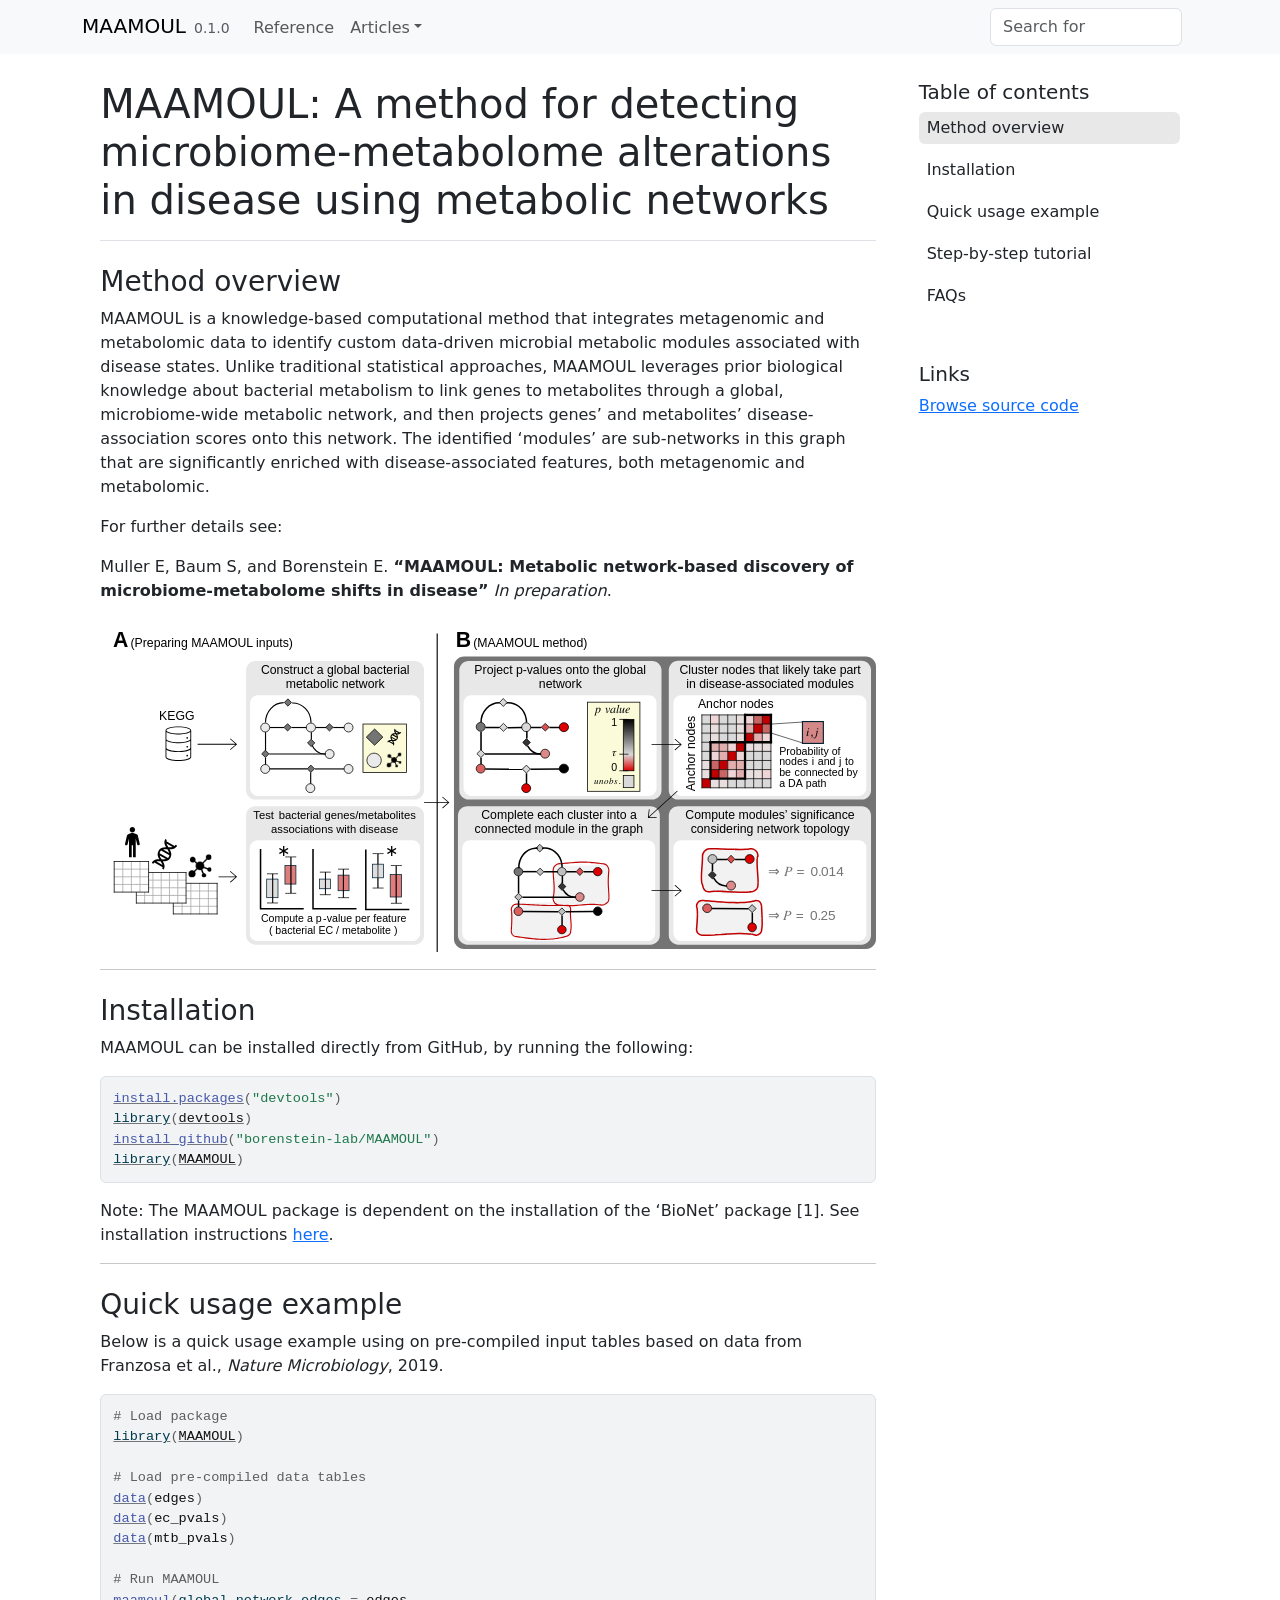
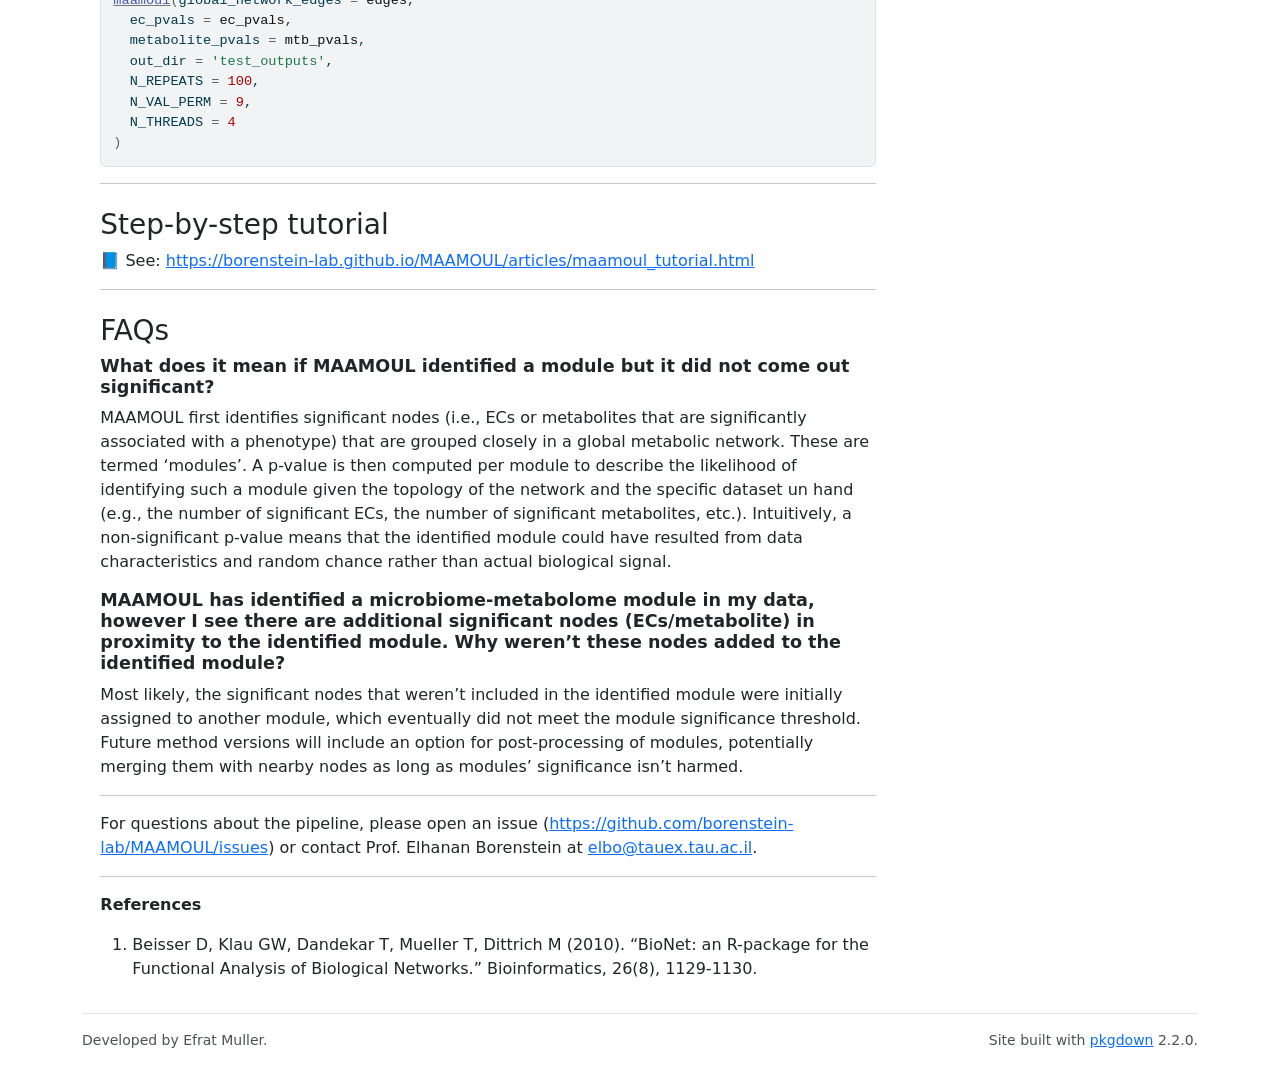
==== commit b60e3585: "Update index html" ====
--- a/docs/index.html
+++ b/docs/index.html
@@ -77,6 +77,7 @@
 <div class="section level2">
 <h2 id="quick-usage-example">Quick usage example<a class="anchor" aria-label="anchor" href="#quick-usage-example"></a>
 </h2>
+<p>Below is a quick usage example using on pre-compiled input tables based on data from Franzosa et al., <em>Nature Microbiology</em>, 2019.</p>
 <pre><code><span><span class="co"># Load package</span></span>
 <span><span class="kw"><a href="https://rdrr.io/r/base/library.html" class="external-link">library</a></span><span class="op">(</span><span class="va"><a href="https://github.com/borenstein-lab/MAAMOUL" class="external-link">MAAMOUL</a></span><span class="op">)</span></span>
 <span></span>
@@ -97,9 +98,9 @@
 <hr>
 </div>
 <div class="section level2">
-<h2 id="tutorial---running-maamoul-on-your-own-data">Tutorial - Running MAAMOUL on your own data<a class="anchor" aria-label="anchor" href="#tutorial---running-maamoul-on-your-own-data"></a>
+<h2 id="step-by-step-tutorial">Step-by-step tutorial<a class="anchor" aria-label="anchor" href="#step-by-step-tutorial"></a>
 </h2>
-<p>📘 Full tutorial: <a href="https://borenstein-lab.github.io/MAAMOUL/articles/maamoul_tutorial.html" class="uri">https://borenstein-lab.github.io/MAAMOUL/articles/maamoul_tutorial.html</a></p>
+<p>📘 See: <a href="https://borenstein-lab.github.io/MAAMOUL/articles/maamoul_tutorial.html" class="uri">https://borenstein-lab.github.io/MAAMOUL/articles/maamoul_tutorial.html</a></p>
 <hr>
 </div>
 <div class="section level2">
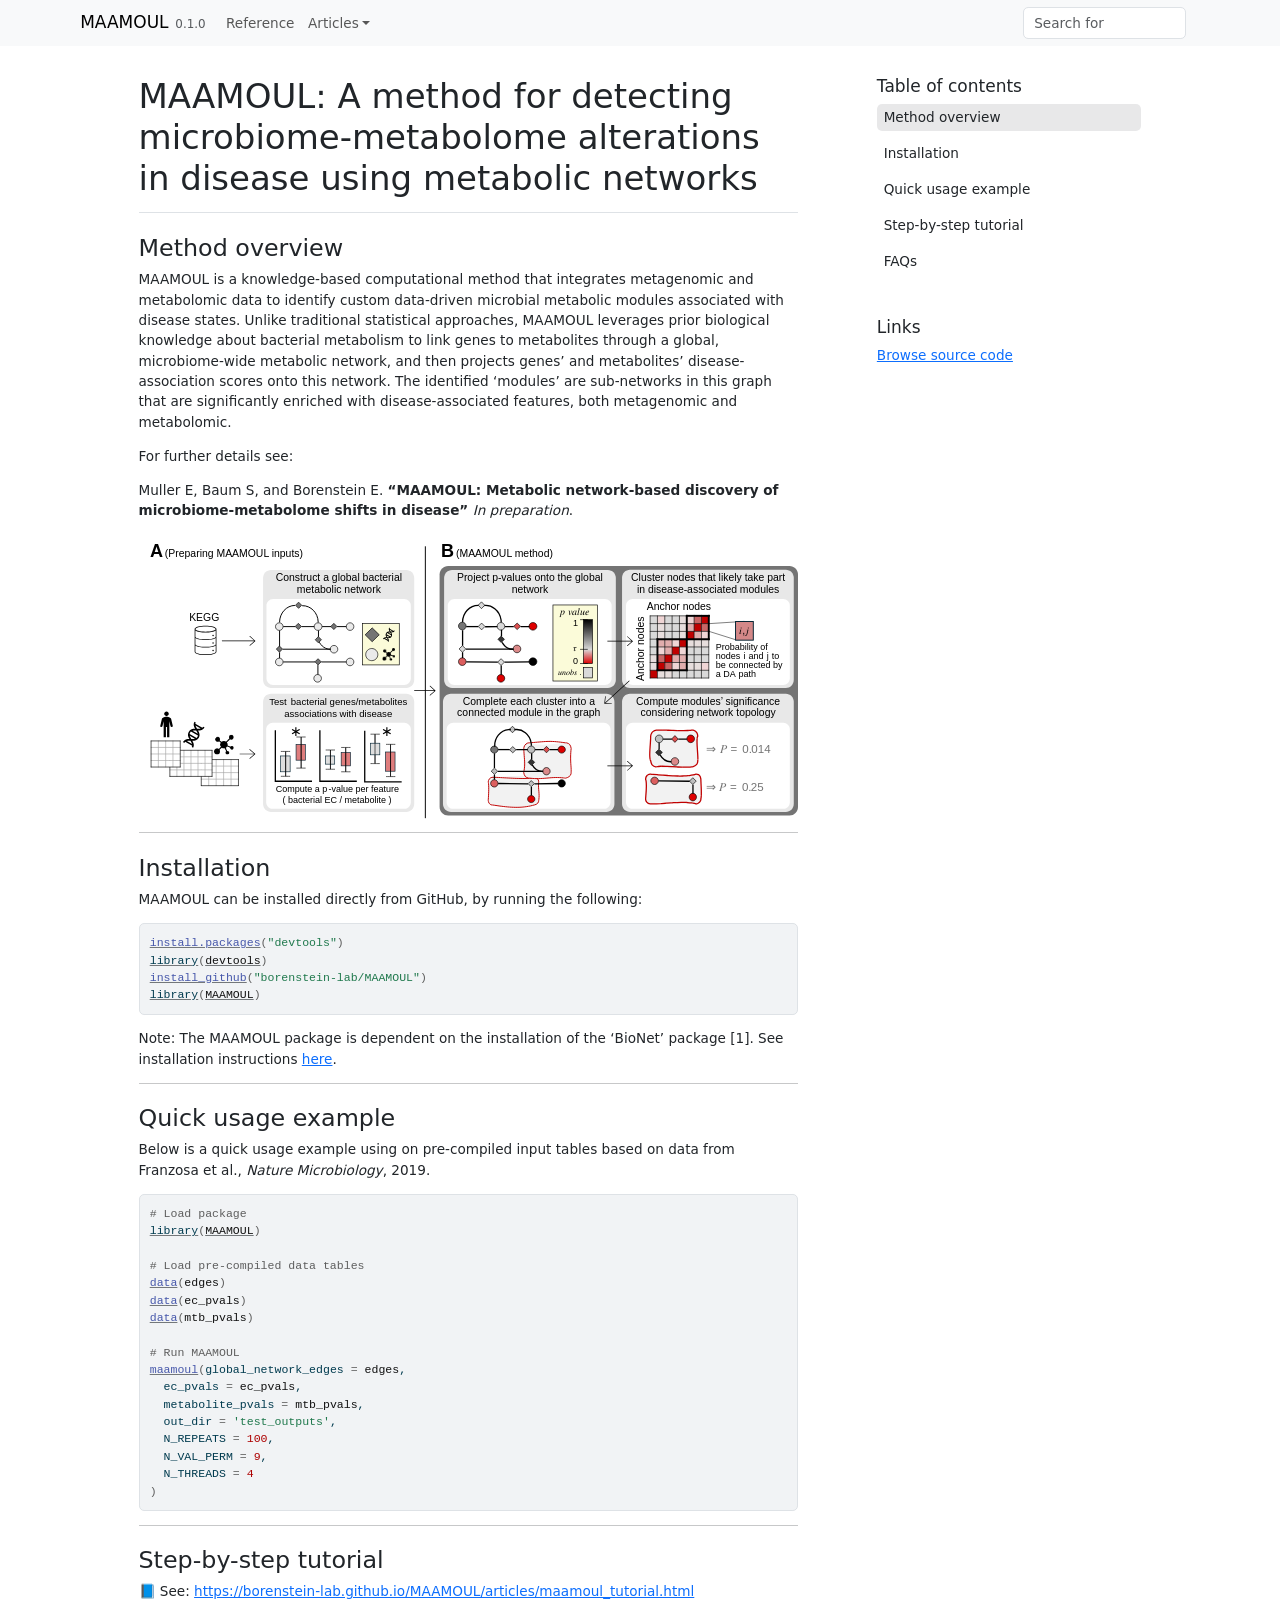
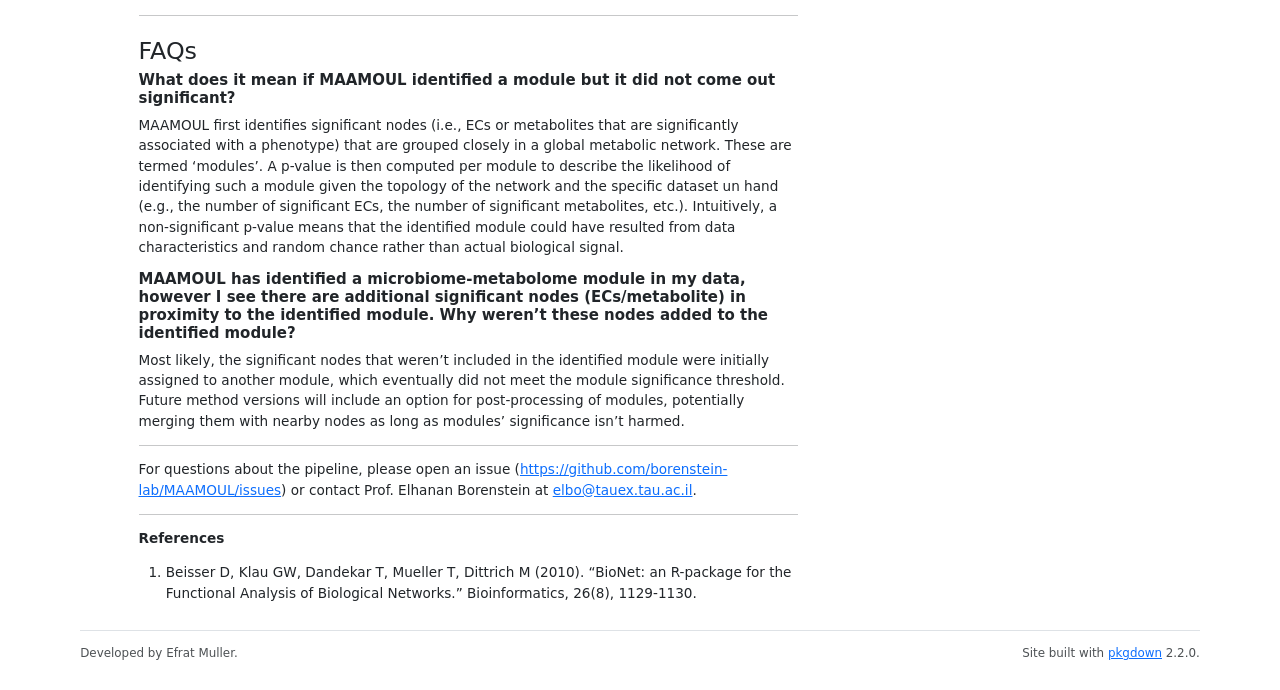
==== commit c40da159: "Updated tutorial and website" ====
--- a/docs/index.html
+++ b/docs/index.html
@@ -13,6 +13,10 @@
 <script src="deps/headroom-0.11.0/headroom.min.js"></script><script src="deps/headroom-0.11.0/jQuery.headroom.min.js"></script><script src="deps/bootstrap-toc-1.0.1/bootstrap-toc.min.js"></script><script src="deps/clipboard.js-2.0.11/clipboard.min.js"></script><script src="deps/search-1.0.0/autocomplete.jquery.min.js"></script><script src="deps/search-1.0.0/fuse.min.js"></script><script src="deps/search-1.0.0/mark.min.js"></script><!-- pkgdown --><script src="pkgdown.js"></script><meta property="og:title" content="A method for detecting microbiome-metabolome alterations in disease using metabolic networks">
 <meta name="description" content="TBC">
 <meta property="og:description" content="TBC">
+<style>
+  html { font-size: 0.85rem; }
+  pre, code { font-size: 0.85rem; }
+</style>
 </head>
 <body>
     <a href="#main" class="visually-hidden-focusable">Skip to contents</a>
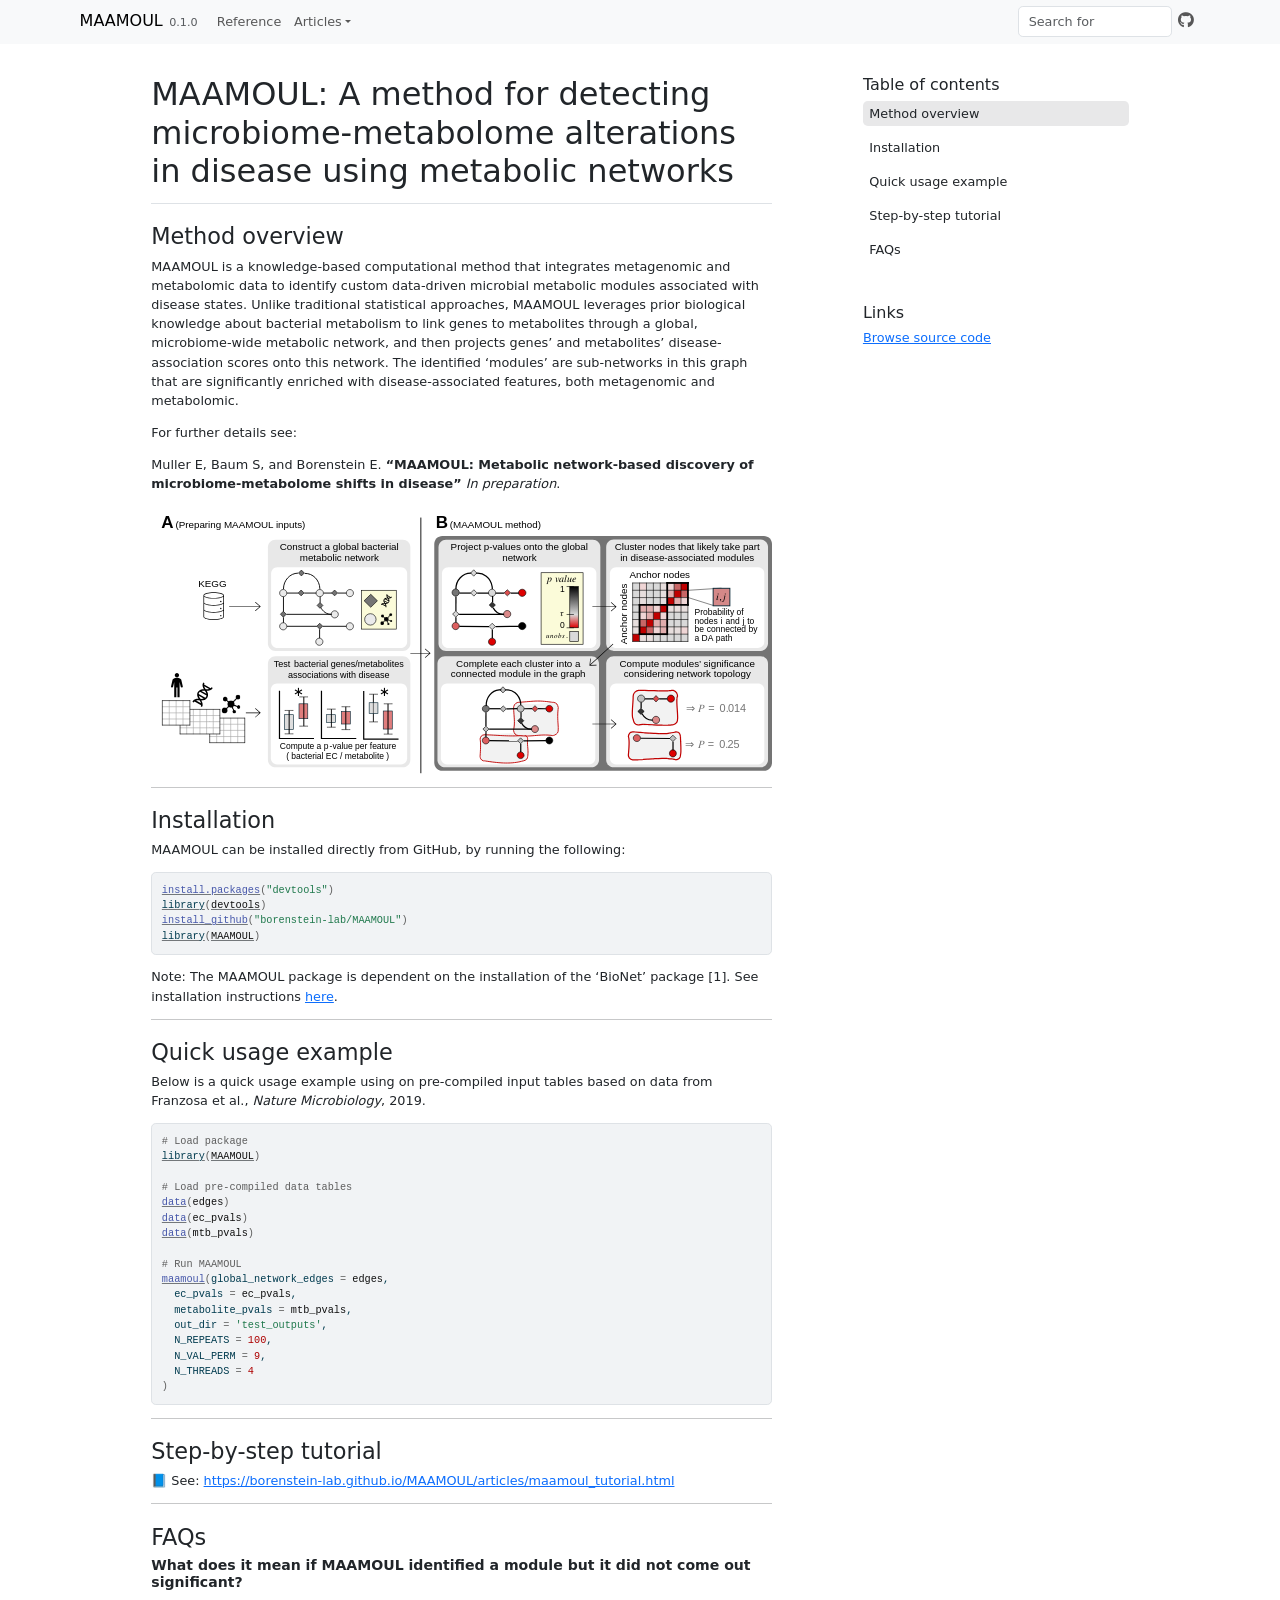
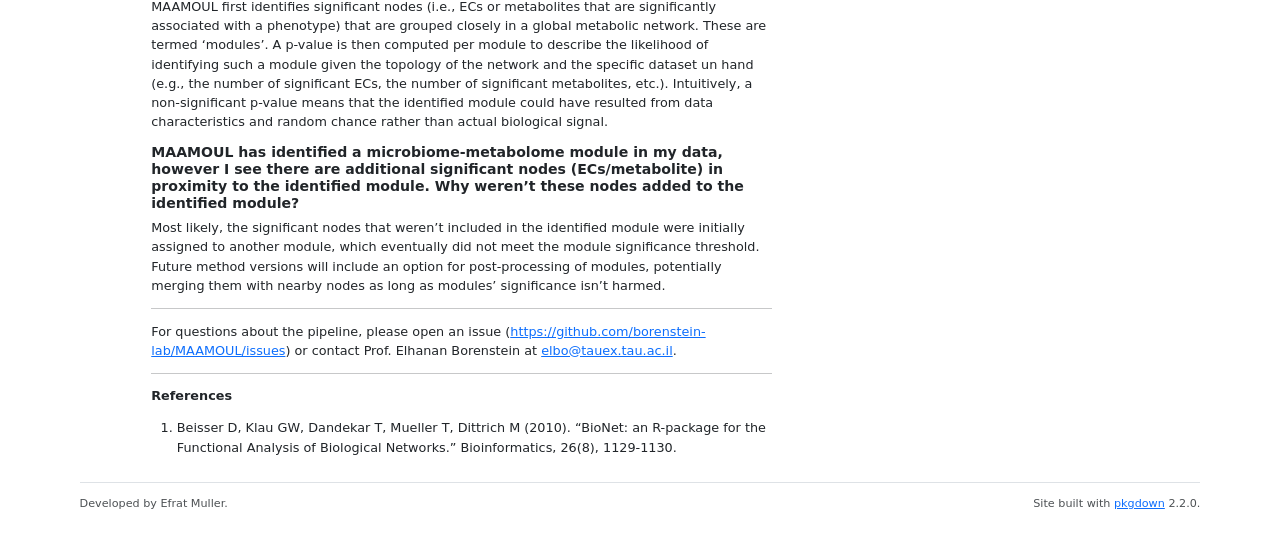
==== commit 33d5cc0f: "Updated vignette" ====
--- a/docs/index.html
+++ b/docs/index.html
@@ -8,14 +8,14 @@
 <title>A method for detecting microbiome-metabolome alterations in disease using metabolic networks • MAAMOUL</title>
 <script src="deps/jquery-3.6.0/jquery-3.6.0.min.js"></script><meta name="viewport" content="width=device-width, initial-scale=1, shrink-to-fit=no">
 <link href="deps/bootstrap-5.3.1/bootstrap.min.css" rel="stylesheet">
-<script src="deps/bootstrap-5.3.1/bootstrap.bundle.min.js"></script><link href="deps/font-awesome-6.4.2/css/all.min.css" rel="stylesheet">
-<link href="deps/font-awesome-6.4.2/css/v4-shims.min.css" rel="stylesheet">
+<script src="deps/bootstrap-5.3.1/bootstrap.bundle.min.js"></script><link href="deps/font-awesome-6.5.2/css/all.min.css" rel="stylesheet">
+<link href="deps/font-awesome-6.5.2/css/v4-shims.min.css" rel="stylesheet">
 <script src="deps/headroom-0.11.0/headroom.min.js"></script><script src="deps/headroom-0.11.0/jQuery.headroom.min.js"></script><script src="deps/bootstrap-toc-1.0.1/bootstrap-toc.min.js"></script><script src="deps/clipboard.js-2.0.11/clipboard.min.js"></script><script src="deps/search-1.0.0/autocomplete.jquery.min.js"></script><script src="deps/search-1.0.0/fuse.min.js"></script><script src="deps/search-1.0.0/mark.min.js"></script><!-- pkgdown --><script src="pkgdown.js"></script><meta property="og:title" content="A method for detecting microbiome-metabolome alterations in disease using metabolic networks">
 <meta name="description" content="TBC">
 <meta property="og:description" content="TBC">
 <style>
-  html { font-size: 0.85rem; }
-  pre, code { font-size: 0.85rem; }
+  html { font-size: 0.8rem; }
+  pre, code { font-size: 0.8rem; }
 </style>
 </head>
 <body>
@@ -64,7 +64,7 @@
 <p>MAAMOUL is a knowledge-based computational method that integrates metagenomic and metabolomic data to identify custom data-driven microbial metabolic modules associated with disease states. Unlike traditional statistical approaches, MAAMOUL leverages prior biological knowledge about bacterial metabolism to link genes to metabolites through a global, microbiome-wide metabolic network, and then projects genes’ and metabolites’ disease-association scores onto this network. The identified ‘modules’ are sub-networks in this graph that are significantly enriched with disease-associated features, both metagenomic and metabolomic.</p>
 <p>For further details see:</p>
 <p>Muller E, Baum S, and Borenstein E. <strong>“MAAMOUL: Metabolic network-based discovery of microbiome-metabolome shifts in disease”</strong> <em>In preparation</em>.</p>
-<p><img src="reference/figures/Figure%201.svg" width="800"></p>
+<p><img src="reference/figures/Figure%201.svg" width="800" alt="MAAMOUL illustration"></p>
 <hr>
 </div>
 <div class="section level2">
@@ -73,7 +73,7 @@
 <p>MAAMOUL can be installed directly from GitHub, by running the following:</p>
 <pre><code><span><span class="fu"><a href="https://rdrr.io/r/utils/install.packages.html" class="external-link">install.packages</a></span><span class="op">(</span><span class="st">"devtools"</span><span class="op">)</span></span>
 <span><span class="kw"><a href="https://rdrr.io/r/base/library.html" class="external-link">library</a></span><span class="op">(</span><span class="va"><a href="https://devtools.r-lib.org/" class="external-link">devtools</a></span><span class="op">)</span></span>
-<span><span class="fu"><a href="https://remotes.r-lib.org/reference/install_github.html" class="external-link">install_github</a></span><span class="op">(</span><span class="st">"borenstein-lab/MAAMOUL"</span><span class="op">)</span></span>
+<span><span class="fu"><a href="https://devtools.r-lib.org/reference/install-deprecated.html" class="external-link">install_github</a></span><span class="op">(</span><span class="st">"borenstein-lab/MAAMOUL"</span><span class="op">)</span></span>
 <span><span class="kw"><a href="https://rdrr.io/r/base/library.html" class="external-link">library</a></span><span class="op">(</span><span class="va"><a href="https://github.com/borenstein-lab/MAAMOUL" class="external-link">MAAMOUL</a></span><span class="op">)</span></span></code></pre>
 <p>Note: The MAAMOUL package is dependent on the installation of the ‘BioNet’ package [1]. See installation instructions <a href="https://www.bioconductor.org/packages/release/bioc/html/BioNet.html" class="external-link">here</a>.</p>
 <hr>
--- a/docs/deps/font-awesome-6.5.2/css/v4-shims.min.css
+++ b/docs/deps/font-awesome-6.5.2/css/v4-shims.min.css
@@ -0,0 +1,6 @@
+/*!
+ * Font Awesome Free 6.5.2 by @fontawesome - https://fontawesome.com
+ * License - https://fontawesome.com/license/free (Icons: CC BY 4.0, Fonts: SIL OFL 1.1, Code: MIT License)
+ * Copyright 2024 Fonticons, Inc.
+ */
+.fa.fa-glass:before{content:"\f000"}.fa.fa-envelope-o{font-family:"Font Awesome 6 Free";font-weight:400}.fa.fa-envelope-o:before{content:"\f0e0"}.fa.fa-star-o{font-family:"Font Awesome 6 Free";font-weight:400}.fa.fa-star-o:before{content:"\f005"}.fa.fa-close:before,.fa.fa-remove:before{content:"\f00d"}.fa.fa-gear:before{content:"\f013"}.fa.fa-trash-o{font-family:"Font Awesome 6 Free";font-weight:400}.fa.fa-trash-o:before{content:"\f2ed"}.fa.fa-home:before{content:"\f015"}.fa.fa-file-o{font-family:"Font Awesome 6 Free";font-weight:400}.fa.fa-file-o:before{content:"\f15b"}.fa.fa-clock-o{font-family:"Font Awesome 6 Free";font-weight:400}.fa.fa-clock-o:before{content:"\f017"}.fa.fa-arrow-circle-o-down{font-family:"Font Awesome 6 Free";font-weight:400}.fa.fa-arrow-circle-o-down:before{content:"\f358"}.fa.fa-arrow-circle-o-up{font-family:"Font Awesome 6 Free";font-weight:400}.fa.fa-arrow-circle-o-up:before{content:"\f35b"}.fa.fa-play-circle-o{font-family:"Font Awesome 6 Free";font-weight:400}.fa.fa-play-circle-o:before{content:"\f144"}.fa.fa-repeat:before,.fa.fa-rotate-right:before{content:"\f01e"}.fa.fa-refresh:before{content:"\f021"}.fa.fa-list-alt{font-family:"Font Awesome 6 Free";font-weight:400}.fa.fa-list-alt:before{content:"\f022"}.fa.fa-dedent:before{content:"\f03b"}.fa.fa-video-camera:before{content:"\f03d"}.fa.fa-picture-o{font-family:"Font Awesome 6 Free";font-weight:400}.fa.fa-picture-o:before{content:"\f03e"}.fa.fa-photo{font-family:"Font Awesome 6 Free";font-weight:400}.fa.fa-photo:before{content:"\f03e"}.fa.fa-image{font-family:"Font Awesome 6 Free";font-weight:400}.fa.fa-image:before{content:"\f03e"}.fa.fa-map-marker:before{content:"\f3c5"}.fa.fa-pencil-square-o{font-family:"Font Awesome 6 Free";font-weight:400}.fa.fa-pencil-square-o:before{content:"\f044"}.fa.fa-edit{font-family:"Font Awesome 6 Free";font-weight:400}.fa.fa-edit:before{content:"\f044"}.fa.fa-share-square-o:before{content:"\f14d"}.fa.fa-check-square-o{font-family:"Font Awesome 6 Free";font-weight:400}.fa.fa-check-square-o:before{content:"\f14a"}.fa.fa-arrows:before{content:"\f0b2"}.fa.fa-times-circle-o{font-family:"Font Awesome 6 Free";font-weight:400}.fa.fa-times-circle-o:before{content:"\f057"}.fa.fa-check-circle-o{font-family:"Font Awesome 6 Free";font-weight:400}.fa.fa-check-circle-o:before{content:"\f058"}.fa.fa-mail-forward:before{content:"\f064"}.fa.fa-expand:before{content:"\f424"}.fa.fa-compress:before{content:"\f422"}.fa.fa-eye,.fa.fa-eye-slash{font-family:"Font Awesome 6 Free";font-weight:400}.fa.fa-warning:before{content:"\f071"}.fa.fa-calendar:before{content:"\f073"}.fa.fa-arrows-v:before{content:"\f338"}.fa.fa-arrows-h:before{content:"\f337"}.fa.fa-bar-chart-o:before,.fa.fa-bar-chart:before{content:"\e0e3"}.fa.fa-twitter-square{font-family:"Font Awesome 6 Brands";font-weight:400}.fa.fa-twitter-square:before{content:"\f081"}.fa.fa-facebook-square{font-family:"Font Awesome 6 Brands";font-weight:400}.fa.fa-facebook-square:before{content:"\f082"}.fa.fa-gears:before{content:"\f085"}.fa.fa-thumbs-o-up{font-family:"Font Awesome 6 Free";font-weight:400}.fa.fa-thumbs-o-up:before{content:"\f164"}.fa.fa-thumbs-o-down{font-family:"Font Awesome 6 Free";font-weight:400}.fa.fa-thumbs-o-down:before{content:"\f165"}.fa.fa-heart-o{font-family:"Font Awesome 6 Free";font-weight:400}.fa.fa-heart-o:before{content:"\f004"}.fa.fa-sign-out:before{content:"\f2f5"}.fa.fa-linkedin-square{font-family:"Font Awesome 6 Brands";font-weight:400}.fa.fa-linkedin-square:before{content:"\f08c"}.fa.fa-thumb-tack:before{content:"\f08d"}.fa.fa-external-link:before{content:"\f35d"}.fa.fa-sign-in:before{content:"\f2f6"}.fa.fa-github-square{font-family:"Font Awesome 6 Brands";font-weight:400}.fa.fa-github-square:before{content:"\f092"}.fa.fa-lemon-o{font-family:"Font Awesome 6 Free";font-weight:400}.fa.fa-lemon-o:before{content:"\f094"}.fa.fa-square-o{font-family:"Font Awesome 6 Free";font-weight:400}.fa.fa-square-o:before{content:"\f0c8"}.fa.fa-bookmark-o{font-family:"Font Awesome 6 Free";font-weight:400}.fa.fa-bookmark-o:before{content:"\f02e"}.fa.fa-facebook,.fa.fa-twitter{font-family:"Font Awesome 6 Brands";font-weight:400}.fa.fa-facebook:before{content:"\f39e"}.fa.fa-facebook-f{font-family:"Font Awesome 6 Brands";font-weight:400}.fa.fa-facebook-f:before{content:"\f39e"}.fa.fa-github{font-family:"Font Awesome 6 Brands";font-weight:400}.fa.fa-credit-card{font-family:"Font Awesome 6 Free";font-weight:400}.fa.fa-feed:before{content:"\f09e"}.fa.fa-hdd-o{font-family:"Font Awesome 6 Free";font-weight:400}.fa.fa-hdd-o:before{content:"\f0a0"}.fa.fa-hand-o-right{font-family:"Font Awesome 6 Free";font-weight:400}.fa.fa-hand-o-right:before{content:"\f0a4"}.fa.fa-hand-o-left{font-family:"Font Awesome 6 Free";font-weight:400}.fa.fa-hand-o-left:before{content:"\f0a5"}.fa.fa-hand-o-up{font-family:"Font Awesome 6 Free";font-weight:400}.fa.fa-hand-o-up:before{content:"\f0a6"}.fa.fa-hand-o-down{font-family:"Font Awesome 6 Free";font-weight:400}.fa.fa-hand-o-down:before{content:"\f0a7"}.fa.fa-globe:before{content:"\f57d"}.fa.fa-tasks:before{content:"\f828"}.fa.fa-arrows-alt:before{content:"\f31e"}.fa.fa-group:before{content:"\f0c0"}.fa.fa-chain:before{content:"\f0c1"}.fa.fa-cut:before{content:"\f0c4"}.fa.fa-files-o{font-family:"Font Awesome 6 Free";font-weight:400}.fa.fa-files-o:before{content:"\f0c5"}.fa.fa-floppy-o{font-family:"Font Awesome 6 Free";font-weight:400}.fa.fa-floppy-o:before{content:"\f0c7"}.fa.fa-save{font-family:"Font Awesome 6 Free";font-weight:400}.fa.fa-save:before{content:"\f0c7"}.fa.fa-navicon:before,.fa.fa-reorder:before{content:"\f0c9"}.fa.fa-magic:before{content:"\e2ca"}.fa.fa-pinterest,.fa.fa-pinterest-square{font-family:"Font Awesome 6 Brands";font-weight:400}.fa.fa-pinterest-square:before{content:"\f0d3"}.fa.fa-google-plus-square{font-family:"Font Awesome 6 Brands";font-weight:400}.fa.fa-google-plus-square:before{content:"\f0d4"}.fa.fa-google-plus{font-family:"Font Awesome 6 Brands";font-weight:400}.fa.fa-google-plus:before{content:"\f0d5"}.fa.fa-money:before{content:"\f3d1"}.fa.fa-unsorted:before{content:"\f0dc"}.fa.fa-sort-desc:before{content:"\f0dd"}.fa.fa-sort-asc:before{content:"\f0de"}.fa.fa-linkedin{font-family:"Font Awesome 6 Brands";font-weight:400}.fa.fa-linkedin:before{content:"\f0e1"}.fa.fa-rotate-left:before{content:"\f0e2"}.fa.fa-legal:before{content:"\f0e3"}.fa.fa-dashboard:before,.fa.fa-tachometer:before{content:"\f625"}.fa.fa-comment-o{font-family:"Font Awesome 6 Free";font-weight:400}.fa.fa-comment-o:before{content:"\f075"}.fa.fa-comments-o{font-family:"Font Awesome 6 Free";font-weight:400}.fa.fa-comments-o:before{content:"\f086"}.fa.fa-flash:before{content:"\f0e7"}.fa.fa-clipboard:before{content:"\f0ea"}.fa.fa-lightbulb-o{font-family:"Font Awesome 6 Free";font-weight:400}.fa.fa-lightbulb-o:before{content:"\f0eb"}.fa.fa-exchange:before{content:"\f362"}.fa.fa-cloud-download:before{content:"\f0ed"}.fa.fa-cloud-upload:before{content:"\f0ee"}.fa.fa-bell-o{font-family:"Font Awesome 6 Free";font-weight:400}.fa.fa-bell-o:before{content:"\f0f3"}.fa.fa-cutlery:before{content:"\f2e7"}.fa.fa-file-text-o{font-family:"Font Awesome 6 Free";font-weight:400}.fa.fa-file-text-o:before{content:"\f15c"}.fa.fa-building-o{font-family:"Font Awesome 6 Free";font-weight:400}.fa.fa-building-o:before{content:"\f1ad"}.fa.fa-hospital-o{font-family:"Font Awesome 6 Free";font-weight:400}.fa.fa-hospital-o:before{content:"\f0f8"}.fa.fa-tablet:before{content:"\f3fa"}.fa.fa-mobile-phone:before,.fa.fa-mobile:before{content:"\f3cd"}.fa.fa-circle-o{font-family:"Font Awesome 6 Free";font-weight:400}.fa.fa-circle-o:before{content:"\f111"}.fa.fa-mail-reply:before{content:"\f3e5"}.fa.fa-github-alt{font-family:"Font Awesome 6 Brands";font-weight:400}.fa.fa-folder-o{font-family:"Font Awesome 6 Free";font-weight:400}.fa.fa-folder-o:before{content:"\f07b"}.fa.fa-folder-open-o{font-family:"Font Awesome 6 Free";font-weight:400}.fa.fa-folder-open-o:before{content:"\f07c"}.fa.fa-smile-o{font-family:"Font Awesome 6 Free";font-weight:400}.fa.fa-smile-o:before{content:"\f118"}.fa.fa-frown-o{font-family:"Font Awesome 6 Free";font-weight:400}.fa.fa-frown-o:before{content:"\f119"}.fa.fa-meh-o{font-family:"Font Awesome 6 Free";font-weight:400}.fa.fa-meh-o:before{content:"\f11a"}.fa.fa-keyboard-o{font-family:"Font Awesome 6 Free";font-weight:400}.fa.fa-keyboard-o:before{content:"\f11c"}.fa.fa-flag-o{font-family:"Font Awesome 6 Free";font-weight:400}.fa.fa-flag-o:before{content:"\f024"}.fa.fa-mail-reply-all:before{content:"\f122"}.fa.fa-star-half-o{font-family:"Font Awesome 6 Free";font-weight:400}.fa.fa-star-half-o:before{content:"\f5c0"}.fa.fa-star-half-empty{font-family:"Font Awesome 6 Free";font-weight:400}.fa.fa-star-half-empty:before{content:"\f5c0"}.fa.fa-star-half-full{font-family:"Font Awesome 6 Free";font-weight:400}.fa.fa-star-half-full:before{content:"\f5c0"}.fa.fa-code-fork:before{content:"\f126"}.fa.fa-chain-broken:before,.fa.fa-unlink:before{content:"\f127"}.fa.fa-calendar-o{font-family:"Font Awesome 6 Free";font-weight:400}.fa.fa-calendar-o:before{content:"\f133"}.fa.fa-css3,.fa.fa-html5,.fa.fa-maxcdn{font-family:"Font Awesome 6 Brands";font-weight:400}.fa.fa-unlock-alt:before{content:"\f09c"}.fa.fa-minus-square-o{font-family:"Font Awesome 6 Free";font-weight:400}.fa.fa-minus-square-o:before{content:"\f146"}.fa.fa-level-up:before{content:"\f3bf"}.fa.fa-level-down:before{content:"\f3be"}.fa.fa-pencil-square:before{content:"\f14b"}.fa.fa-external-link-square:before{content:"\f360"}.fa.fa-compass{font-family:"Font Awesome 6 Free";font-weight:400}.fa.fa-caret-square-o-down{font-family:"Font Awesome 6 Free";font-weight:400}.fa.fa-caret-square-o-down:before{content:"\f150"}.fa.fa-toggle-down{font-family:"Font Awesome 6 Free";font-weight:400}.fa.fa-toggle-down:before{content:"\f150"}.fa.fa-caret-square-o-up{font-family:"Font Awesome 6 Free";font-weight:400}.fa.fa-caret-square-o-up:before{content:"\f151"}.fa.fa-toggle-up{font-family:"Font Awesome 6 Free";font-weight:400}.fa.fa-toggle-up:before{content:"\f151"}.fa.fa-caret-square-o-right{font-family:"Font Awesome 6 Free";font-weight:400}.fa.fa-caret-square-o-right:before{content:"\f152"}.fa.fa-toggle-right{font-family:"Font Awesome 6 Free";font-weight:400}.fa.fa-toggle-right:before{content:"\f152"}.fa.fa-eur:before,.fa.fa-euro:before{content:"\f153"}.fa.fa-gbp:before{content:"\f154"}.fa.fa-dollar:before,.fa.fa-usd:before{content:"\24"}.fa.fa-inr:before,.fa.fa-rupee:before{content:"\e1bc"}.fa.fa-cny:before,.fa.fa-jpy:before,.fa.fa-rmb:before,.fa.fa-yen:before{content:"\f157"}.fa.fa-rouble:before,.fa.fa-rub:before,.fa.fa-ruble:before{content:"\f158"}.fa.fa-krw:before,.fa.fa-won:before{content:"\f159"}.fa.fa-bitcoin,.fa.fa-btc{font-family:"Font Awesome 6 Brands";font-weight:400}.fa.fa-bitcoin:before{content:"\f15a"}.fa.fa-file-text:before{content:"\f15c"}.fa.fa-sort-alpha-asc:before{content:"\f15d"}.fa.fa-sort-alpha-desc:before{content:"\f881"}.fa.fa-sort-amount-asc:before{content:"\f884"}.fa.fa-sort-amount-desc:before{content:"\f160"}.fa.fa-sort-numeric-asc:before{content:"\f162"}.fa.fa-sort-numeric-desc:before{content:"\f886"}.fa.fa-youtube-square{font-family:"Font Awesome 6 Brands";font-weight:400}.fa.fa-youtube-square:before{content:"\f431"}.fa.fa-xing,.fa.fa-xing-square,.fa.fa-youtube{font-family:"Font Awesome 6 Brands";font-weight:400}.fa.fa-xing-square:before{content:"\f169"}.fa.fa-youtube-play{font-family:"Font Awesome 6 Brands";font-weight:400}.fa.fa-youtube-play:before{content:"\f167"}.fa.fa-adn,.fa.fa-bitbucket,.fa.fa-bitbucket-square,.fa.fa-dropbox,.fa.fa-flickr,.fa.fa-instagram,.fa.fa-stack-overflow{font-family:"Font Awesome 6 Brands";font-weight:400}.fa.fa-bitbucket-square:before{content:"\f171"}.fa.fa-tumblr,.fa.fa-tumblr-square{font-family:"Font Awesome 6 Brands";font-weight:400}.fa.fa-tumblr-square:before{content:"\f174"}.fa.fa-long-arrow-down:before{content:"\f309"}.fa.fa-long-arrow-up:before{content:"\f30c"}.fa.fa-long-arrow-left:before{content:"\f30a"}.fa.fa-long-arrow-right:before{content:"\f30b"}.fa.fa-android,.fa.fa-apple,.fa.fa-dribbble,.fa.fa-foursquare,.fa.fa-gittip,.fa.fa-gratipay,.fa.fa-linux,.fa.fa-skype,.fa.fa-trello,.fa.fa-windows{font-family:"Font Awesome 6 Brands";font-weight:400}.fa.fa-gittip:before{content:"\f184"}.fa.fa-sun-o{font-family:"Font Awesome 6 Free";font-weight:400}.fa.fa-sun-o:before{content:"\f185"}.fa.fa-moon-o{font-family:"Font Awesome 6 Free";font-weight:400}.fa.fa-moon-o:before{content:"\f186"}.fa.fa-pagelines,.fa.fa-renren,.fa.fa-stack-exchange,.fa.fa-vk,.fa.fa-weibo{font-family:"Font Awesome 6 Brands";font-weight:400}.fa.fa-arrow-circle-o-right{font-family:"Font Awesome 6 Free";font-weight:400}.fa.fa-arrow-circle-o-right:before{content:"\f35a"}.fa.fa-arrow-circle-o-left{font-family:"Font Awesome 6 Free";font-weight:400}.fa.fa-arrow-circle-o-left:before{content:"\f359"}.fa.fa-caret-square-o-left{font-family:"Font Awesome 6 Free";font-weight:400}.fa.fa-caret-square-o-left:before{content:"\f191"}.fa.fa-toggle-left{font-family:"Font Awesome 6 Free";font-weight:400}.fa.fa-toggle-left:before{content:"\f191"}.fa.fa-dot-circle-o{font-family:"Font Awesome 6 Free";font-weight:400}.fa.fa-dot-circle-o:before{content:"\f192"}.fa.fa-vimeo-square{font-family:"Font Awesome 6 Brands";font-weight:400}.fa.fa-vimeo-square:before{content:"\f194"}.fa.fa-try:before,.fa.fa-turkish-lira:before{content:"\e2bb"}.fa.fa-plus-square-o{font-family:"Font Awesome 6 Free";font-weight:400}.fa.fa-plus-square-o:before{content:"\f0fe"}.fa.fa-openid,.fa.fa-slack,.fa.fa-wordpress{font-family:"Font Awesome 6 Brands";font-weight:400}.fa.fa-bank:before,.fa.fa-institution:before{content:"\f19c"}.fa.fa-mortar-board:before{content:"\f19d"}.fa.fa-google,.fa.fa-reddit,.fa.fa-reddit-square,.fa.fa-yahoo{font-family:"Font Awesome 6 Brands";font-weight:400}.fa.fa-reddit-square:before{content:"\f1a2"}.fa.fa-behance,.fa.fa-behance-square,.fa.fa-delicious,.fa.fa-digg,.fa.fa-drupal,.fa.fa-joomla,.fa.fa-pied-piper-alt,.fa.fa-pied-piper-pp,.fa.fa-stumbleupon,.fa.fa-stumbleupon-circle{font-family:"Font Awesome 6 Brands";font-weight:400}.fa.fa-behance-square:before{content:"\f1b5"}.fa.fa-steam,.fa.fa-steam-square{font-family:"Font Awesome 6 Brands";font-weight:400}.fa.fa-steam-square:before{content:"\f1b7"}.fa.fa-automobile:before{content:"\f1b9"}.fa.fa-cab:before{content:"\f1ba"}.fa.fa-deviantart,.fa.fa-soundcloud,.fa.fa-spotify{font-family:"Font Awesome 6 Brands";font-weight:400}.fa.fa-file-pdf-o{font-family:"Font Awesome 6 Free";font-weight:400}.fa.fa-file-pdf-o:before{content:"\f1c1"}.fa.fa-file-word-o{font-family:"Font Awesome 6 Free";font-weight:400}.fa.fa-file-word-o:before{content:"\f1c2"}.fa.fa-file-excel-o{font-family:"Font Awesome 6 Free";font-weight:400}.fa.fa-file-excel-o:before{content:"\f1c3"}.fa.fa-file-powerpoint-o{font-family:"Font Awesome 6 Free";font-weight:400}.fa.fa-file-powerpoint-o:before{content:"\f1c4"}.fa.fa-file-image-o{font-family:"Font Awesome 6 Free";font-weight:400}.fa.fa-file-image-o:before{content:"\f1c5"}.fa.fa-file-photo-o{font-family:"Font Awesome 6 Free";font-weight:400}.fa.fa-file-photo-o:before{content:"\f1c5"}.fa.fa-file-picture-o{font-family:"Font Awesome 6 Free";font-weight:400}.fa.fa-file-picture-o:before{content:"\f1c5"}.fa.fa-file-archive-o{font-family:"Font Awesome 6 Free";font-weight:400}.fa.fa-file-archive-o:before{content:"\f1c6"}.fa.fa-file-zip-o{font-family:"Font Awesome 6 Free";font-weight:400}.fa.fa-file-zip-o:before{content:"\f1c6"}.fa.fa-file-audio-o{font-family:"Font Awesome 6 Free";font-weight:400}.fa.fa-file-audio-o:before{content:"\f1c7"}.fa.fa-file-sound-o{font-family:"Font Awesome 6 Free";font-weight:400}.fa.fa-file-sound-o:before{content:"\f1c7"}.fa.fa-file-video-o{font-family:"Font Awesome 6 Free";font-weight:400}.fa.fa-file-video-o:before{content:"\f1c8"}.fa.fa-file-movie-o{font-family:"Font Awesome 6 Free";font-weight:400}.fa.fa-file-movie-o:before{content:"\f1c8"}.fa.fa-file-code-o{font-family:"Font Awesome 6 Free";font-weight:400}.fa.fa-file-code-o:before{content:"\f1c9"}.fa.fa-codepen,.fa.fa-jsfiddle,.fa.fa-vine{font-family:"Font Awesome 6 Brands";font-weight:400}.fa.fa-life-bouy:before,.fa.fa-life-buoy:before,.fa.fa-life-saver:before,.fa.fa-support:before{content:"\f1cd"}.fa.fa-circle-o-notch:before{content:"\f1ce"}.fa.fa-ra,.fa.fa-rebel{font-family:"Font Awesome 6 Brands";font-weight:400}.fa.fa-ra:before{content:"\f1d0"}.fa.fa-resistance{font-family:"Font Awesome 6 Brands";font-weight:400}.fa.fa-resistance:before{content:"\f1d0"}.fa.fa-empire,.fa.fa-ge{font-family:"Font Awesome 6 Brands";font-weight:400}.fa.fa-ge:before{content:"\f1d1"}.fa.fa-git-square{font-family:"Font Awesome 6 Brands";font-weight:400}.fa.fa-git-square:before{content:"\f1d2"}.fa.fa-git,.fa.fa-hacker-news,.fa.fa-y-combinator-square{font-family:"Font Awesome 6 Brands";font-weight:400}.fa.fa-y-combinator-square:before{content:"\f1d4"}.fa.fa-yc-square{font-family:"Font Awesome 6 Brands";font-weight:400}.fa.fa-yc-square:before{content:"\f1d4"}.fa.fa-qq,.fa.fa-tencent-weibo,.fa.fa-wechat,.fa.fa-weixin{font-family:"Font Awesome 6 Brands";font-weight:400}.fa.fa-wechat:before{content:"\f1d7"}.fa.fa-send:before{content:"\f1d8"}.fa.fa-paper-plane-o{font-family:"Font Awesome 6 Free";font-weight:400}.fa.fa-paper-plane-o:before{content:"\f1d8"}.fa.fa-send-o{font-family:"Font Awesome 6 Free";font-weight:400}.fa.fa-send-o:before{content:"\f1d8"}.fa.fa-circle-thin{font-family:"Font Awesome 6 Free";font-weight:400}.fa.fa-circle-thin:before{content:"\f111"}.fa.fa-header:before{content:"\f1dc"}.fa.fa-futbol-o{font-family:"Font Awesome 6 Free";font-weight:400}.fa.fa-futbol-o:before{content:"\f1e3"}.fa.fa-soccer-ball-o{font-family:"Font Awesome 6 Free";font-weight:400}.fa.fa-soccer-ball-o:before{content:"\f1e3"}.fa.fa-slideshare,.fa.fa-twitch,.fa.fa-yelp{font-family:"Font Awesome 6 Brands";font-weight:400}.fa.fa-newspaper-o{font-family:"Font Awesome 6 Free";font-weight:400}.fa.fa-newspaper-o:before{content:"\f1ea"}.fa.fa-cc-amex,.fa.fa-cc-discover,.fa.fa-cc-mastercard,.fa.fa-cc-paypal,.fa.fa-cc-stripe,.fa.fa-cc-visa,.fa.fa-google-wallet,.fa.fa-paypal{font-family:"Font Awesome 6 Brands";font-weight:400}.fa.fa-bell-slash-o{font-family:"Font Awesome 6 Free";font-weight:400}.fa.fa-bell-slash-o:before{content:"\f1f6"}.fa.fa-trash:before{content:"\f2ed"}.fa.fa-copyright{font-family:"Font Awesome 6 Free";font-weight:400}.fa.fa-eyedropper:before{content:"\f1fb"}.fa.fa-area-chart:before{content:"\f1fe"}.fa.fa-pie-chart:before{content:"\f200"}.fa.fa-line-chart:before{content:"\f201"}.fa.fa-lastfm,.fa.fa-lastfm-square{font-family:"Font Awesome 6 Brands";font-weight:400}.fa.fa-lastfm-square:before{content:"\f203"}.fa.fa-angellist,.fa.fa-ioxhost{font-family:"Font Awesome 6 Brands";font-weight:400}.fa.fa-cc{font-family:"Font Awesome 6 Free";font-weight:400}.fa.fa-cc:before{content:"\f20a"}.fa.fa-ils:before,.fa.fa-shekel:before,.fa.fa-sheqel:before{content:"\f20b"}.fa.fa-buysellads,.fa.fa-connectdevelop,.fa.fa-dashcube,.fa.fa-forumbee,.fa.fa-leanpub,.fa.fa-sellsy,.fa.fa-shirtsinbulk,.fa.fa-simplybuilt,.fa.fa-skyatlas{font-family:"Font Awesome 6 Brands";font-weight:400}.fa.fa-diamond{font-family:"Font Awesome 6 Free";font-weight:400}.fa.fa-diamond:before{content:"\f3a5"}.fa.fa-intersex:before,.fa.fa-transgender:before{content:"\f224"}.fa.fa-transgender-alt:before{content:"\f225"}.fa.fa-facebook-official{font-family:"Font Awesome 6 Brands";font-weight:400}.fa.fa-facebook-official:before{content:"\f09a"}.fa.fa-pinterest-p,.fa.fa-whatsapp{font-family:"Font Awesome 6 Brands";font-weight:400}.fa.fa-hotel:before{content:"\f236"}.fa.fa-medium,.fa.fa-viacoin,.fa.fa-y-combinator,.fa.fa-yc{font-family:"Font Awesome 6 Brands";font-weight:400}.fa.fa-yc:before{content:"\f23b"}.fa.fa-expeditedssl,.fa.fa-opencart,.fa.fa-optin-monster{font-family:"Font Awesome 6 Brands";font-weight:400}.fa.fa-battery-4:before,.fa.fa-battery:before{content:"\f240"}.fa.fa-battery-3:before{content:"\f241"}.fa.fa-battery-2:before{content:"\f242"}.fa.fa-battery-1:before{content:"\f243"}.fa.fa-battery-0:before{content:"\f244"}.fa.fa-object-group,.fa.fa-object-ungroup,.fa.fa-sticky-note-o{font-family:"Font Awesome 6 Free";font-weight:400}.fa.fa-sticky-note-o:before{content:"\f249"}.fa.fa-cc-diners-club,.fa.fa-cc-jcb{font-family:"Font Awesome 6 Brands";font-weight:400}.fa.fa-clone{font-family:"Font Awesome 6 Free";font-weight:400}.fa.fa-hourglass-o:before{content:"\f254"}.fa.fa-hourglass-1:before{content:"\f251"}.fa.fa-hourglass-2:before{content:"\f252"}.fa.fa-hourglass-3:before{content:"\f253"}.fa.fa-hand-rock-o{font-family:"Font Awesome 6 Free";font-weight:400}.fa.fa-hand-rock-o:before{content:"\f255"}.fa.fa-hand-grab-o{font-family:"Font Awesome 6 Free";font-weight:400}.fa.fa-hand-grab-o:before{content:"\f255"}.fa.fa-hand-paper-o{font-family:"Font Awesome 6 Free";font-weight:400}.fa.fa-hand-paper-o:before{content:"\f256"}.fa.fa-hand-stop-o{font-family:"Font Awesome 6 Free";font-weight:400}.fa.fa-hand-stop-o:before{content:"\f256"}.fa.fa-hand-scissors-o{font-family:"Font Awesome 6 Free";font-weight:400}.fa.fa-hand-scissors-o:before{content:"\f257"}.fa.fa-hand-lizard-o{font-family:"Font Awesome 6 Free";font-weight:400}.fa.fa-hand-lizard-o:before{content:"\f258"}.fa.fa-hand-spock-o{font-family:"Font Awesome 6 Free";font-weight:400}.fa.fa-hand-spock-o:before{content:"\f259"}.fa.fa-hand-pointer-o{font-family:"Font Awesome 6 Free";font-weight:400}.fa.fa-hand-pointer-o:before{content:"\f25a"}.fa.fa-hand-peace-o{font-family:"Font Awesome 6 Free";font-weight:400}.fa.fa-hand-peace-o:before{content:"\f25b"}.fa.fa-registered{font-family:"Font Awesome 6 Free";font-weight:400}.fa.fa-creative-commons,.fa.fa-gg,.fa.fa-gg-circle,.fa.fa-odnoklassniki,.fa.fa-odnoklassniki-square{font-family:"Font Awesome 6 Brands";font-weight:400}.fa.fa-odnoklassniki-square:before{content:"\f264"}.fa.fa-chrome,.fa.fa-firefox,.fa.fa-get-pocket,.fa.fa-internet-explorer,.fa.fa-opera,.fa.fa-safari,.fa.fa-wikipedia-w{font-family:"Font Awesome 6 Brands";font-weight:400}.fa.fa-television:before{content:"\f26c"}.fa.fa-500px,.fa.fa-amazon,.fa.fa-contao{font-family:"Font Awesome 6 Brands";font-weight:400}.fa.fa-calendar-plus-o{font-family:"Font Awesome 6 Free";font-weight:400}.fa.fa-calendar-plus-o:before{content:"\f271"}.fa.fa-calendar-minus-o{font-family:"Font Awesome 6 Free";font-weight:400}.fa.fa-calendar-minus-o:before{content:"\f272"}.fa.fa-calendar-times-o{font-family:"Font Awesome 6 Free";font-weight:400}.fa.fa-calendar-times-o:before{content:"\f273"}.fa.fa-calendar-check-o{font-family:"Font Awesome 6 Free";font-weight:400}.fa.fa-calendar-check-o:before{content:"\f274"}.fa.fa-map-o{font-family:"Font Awesome 6 Free";font-weight:400}.fa.fa-map-o:before{content:"\f279"}.fa.fa-commenting:before{content:"\f4ad"}.fa.fa-commenting-o{font-family:"Font Awesome 6 Free";font-weight:400}.fa.fa-commenting-o:before{content:"\f4ad"}.fa.fa-houzz,.fa.fa-vimeo{font-family:"Font Awesome 6 Brands";font-weight:400}.fa.fa-vimeo:before{content:"\f27d"}.fa.fa-black-tie,.fa.fa-edge,.fa.fa-fonticons,.fa.fa-reddit-alien{font-family:"Font Awesome 6 Brands";font-weight:400}.fa.fa-credit-card-alt:before{content:"\f09d"}.fa.fa-codiepie,.fa.fa-fort-awesome,.fa.fa-mixcloud,.fa.fa-modx,.fa.fa-product-hunt,.fa.fa-scribd,.fa.fa-usb{font-family:"Font Awesome 6 Brands";font-weight:400}.fa.fa-pause-circle-o{font-family:"Font Awesome 6 Free";font-weight:400}.fa.fa-pause-circle-o:before{content:"\f28b"}.fa.fa-stop-circle-o{font-family:"Font Awesome 6 Free";font-weight:400}.fa.fa-stop-circle-o:before{content:"\f28d"}.fa.fa-bluetooth,.fa.fa-bluetooth-b,.fa.fa-envira,.fa.fa-gitlab,.fa.fa-wheelchair-alt,.fa.fa-wpbeginner,.fa.fa-wpforms{font-family:"Font Awesome 6 Brands";font-weight:400}.fa.fa-wheelchair-alt:before{content:"\f368"}.fa.fa-question-circle-o{font-family:"Font Awesome 6 Free";font-weight:400}.fa.fa-question-circle-o:before{content:"\f059"}.fa.fa-volume-control-phone:before{content:"\f2a0"}.fa.fa-asl-interpreting:before{content:"\f2a3"}.fa.fa-deafness:before,.fa.fa-hard-of-hearing:before{content:"\f2a4"}.fa.fa-glide,.fa.fa-glide-g{font-family:"Font Awesome 6 Brands";font-weight:400}.fa.fa-signing:before{content:"\f2a7"}.fa.fa-viadeo,.fa.fa-viadeo-square{font-family:"Font Awesome 6 Brands";font-weight:400}.fa.fa-viadeo-square:before{content:"\f2aa"}.fa.fa-snapchat,.fa.fa-snapchat-ghost{font-family:"Font Awesome 6 Brands";font-weight:400}.fa.fa-snapchat-ghost:before{content:"\f2ab"}.fa.fa-snapchat-square{font-family:"Font Awesome 6 Brands";font-weight:400}.fa.fa-snapchat-square:before{content:"\f2ad"}.fa.fa-first-order,.fa.fa-google-plus-official,.fa.fa-pied-piper,.fa.fa-themeisle,.fa.fa-yoast{font-family:"Font Awesome 6 Brands";font-weight:400}.fa.fa-google-plus-official:before{content:"\f2b3"}.fa.fa-google-plus-circle{font-family:"Font Awesome 6 Brands";font-weight:400}.fa.fa-google-plus-circle:before{content:"\f2b3"}.fa.fa-fa,.fa.fa-font-awesome{font-family:"Font Awesome 6 Brands";font-weight:400}.fa.fa-fa:before{content:"\f2b4"}.fa.fa-handshake-o{font-family:"Font Awesome 6 Free";font-weight:400}.fa.fa-handshake-o:before{content:"\f2b5"}.fa.fa-envelope-open-o{font-family:"Font Awesome 6 Free";font-weight:400}.fa.fa-envelope-open-o:before{content:"\f2b6"}.fa.fa-linode{font-family:"Font Awesome 6 Brands";font-weight:400}.fa.fa-address-book-o{font-family:"Font Awesome 6 Free";font-weight:400}.fa.fa-address-book-o:before{content:"\f2b9"}.fa.fa-vcard:before{content:"\f2bb"}.fa.fa-address-card-o{font-family:"Font Awesome 6 Free";font-weight:400}.fa.fa-address-card-o:before{content:"\f2bb"}.fa.fa-vcard-o{font-family:"Font Awesome 6 Free";font-weight:400}.fa.fa-vcard-o:before{content:"\f2bb"}.fa.fa-user-circle-o{font-family:"Font Awesome 6 Free";font-weight:400}.fa.fa-user-circle-o:before{content:"\f2bd"}.fa.fa-user-o{font-family:"Font Awesome 6 Free";font-weight:400}.fa.fa-user-o:before{content:"\f007"}.fa.fa-id-badge{font-family:"Font Awesome 6 Free";font-weight:400}.fa.fa-drivers-license:before{content:"\f2c2"}.fa.fa-id-card-o{font-family:"Font Awesome 6 Free";font-weight:400}.fa.fa-id-card-o:before{content:"\f2c2"}.fa.fa-drivers-license-o{font-family:"Font Awesome 6 Free";font-weight:400}.fa.fa-drivers-license-o:before{content:"\f2c2"}.fa.fa-free-code-camp,.fa.fa-quora,.fa.fa-telegram{font-family:"Font Awesome 6 Brands";font-weight:400}.fa.fa-thermometer-4:before,.fa.fa-thermometer:before{content:"\f2c7"}.fa.fa-thermometer-3:before{content:"\f2c8"}.fa.fa-thermometer-2:before{content:"\f2c9"}.fa.fa-thermometer-1:before{content:"\f2ca"}.fa.fa-thermometer-0:before{content:"\f2cb"}.fa.fa-bathtub:before,.fa.fa-s15:before{content:"\f2cd"}.fa.fa-window-maximize,.fa.fa-window-restore{font-family:"Font Awesome 6 Free";font-weight:400}.fa.fa-times-rectangle:before{content:"\f410"}.fa.fa-window-close-o{font-family:"Font Awesome 6 Free";font-weight:400}.fa.fa-window-close-o:before{content:"\f410"}.fa.fa-times-rectangle-o{font-family:"Font Awesome 6 Free";font-weight:400}.fa.fa-times-rectangle-o:before{content:"\f410"}.fa.fa-bandcamp,.fa.fa-eercast,.fa.fa-etsy,.fa.fa-grav,.fa.fa-imdb,.fa.fa-ravelry{font-family:"Font Awesome 6 Brands";font-weight:400}.fa.fa-eercast:before{content:"\f2da"}.fa.fa-snowflake-o{font-family:"Font Awesome 6 Free";font-weight:400}.fa.fa-snowflake-o:before{content:"\f2dc"}.fa.fa-meetup,.fa.fa-superpowers,.fa.fa-wpexplorer{font-family:"Font Awesome 6 Brands";font-weight:400}
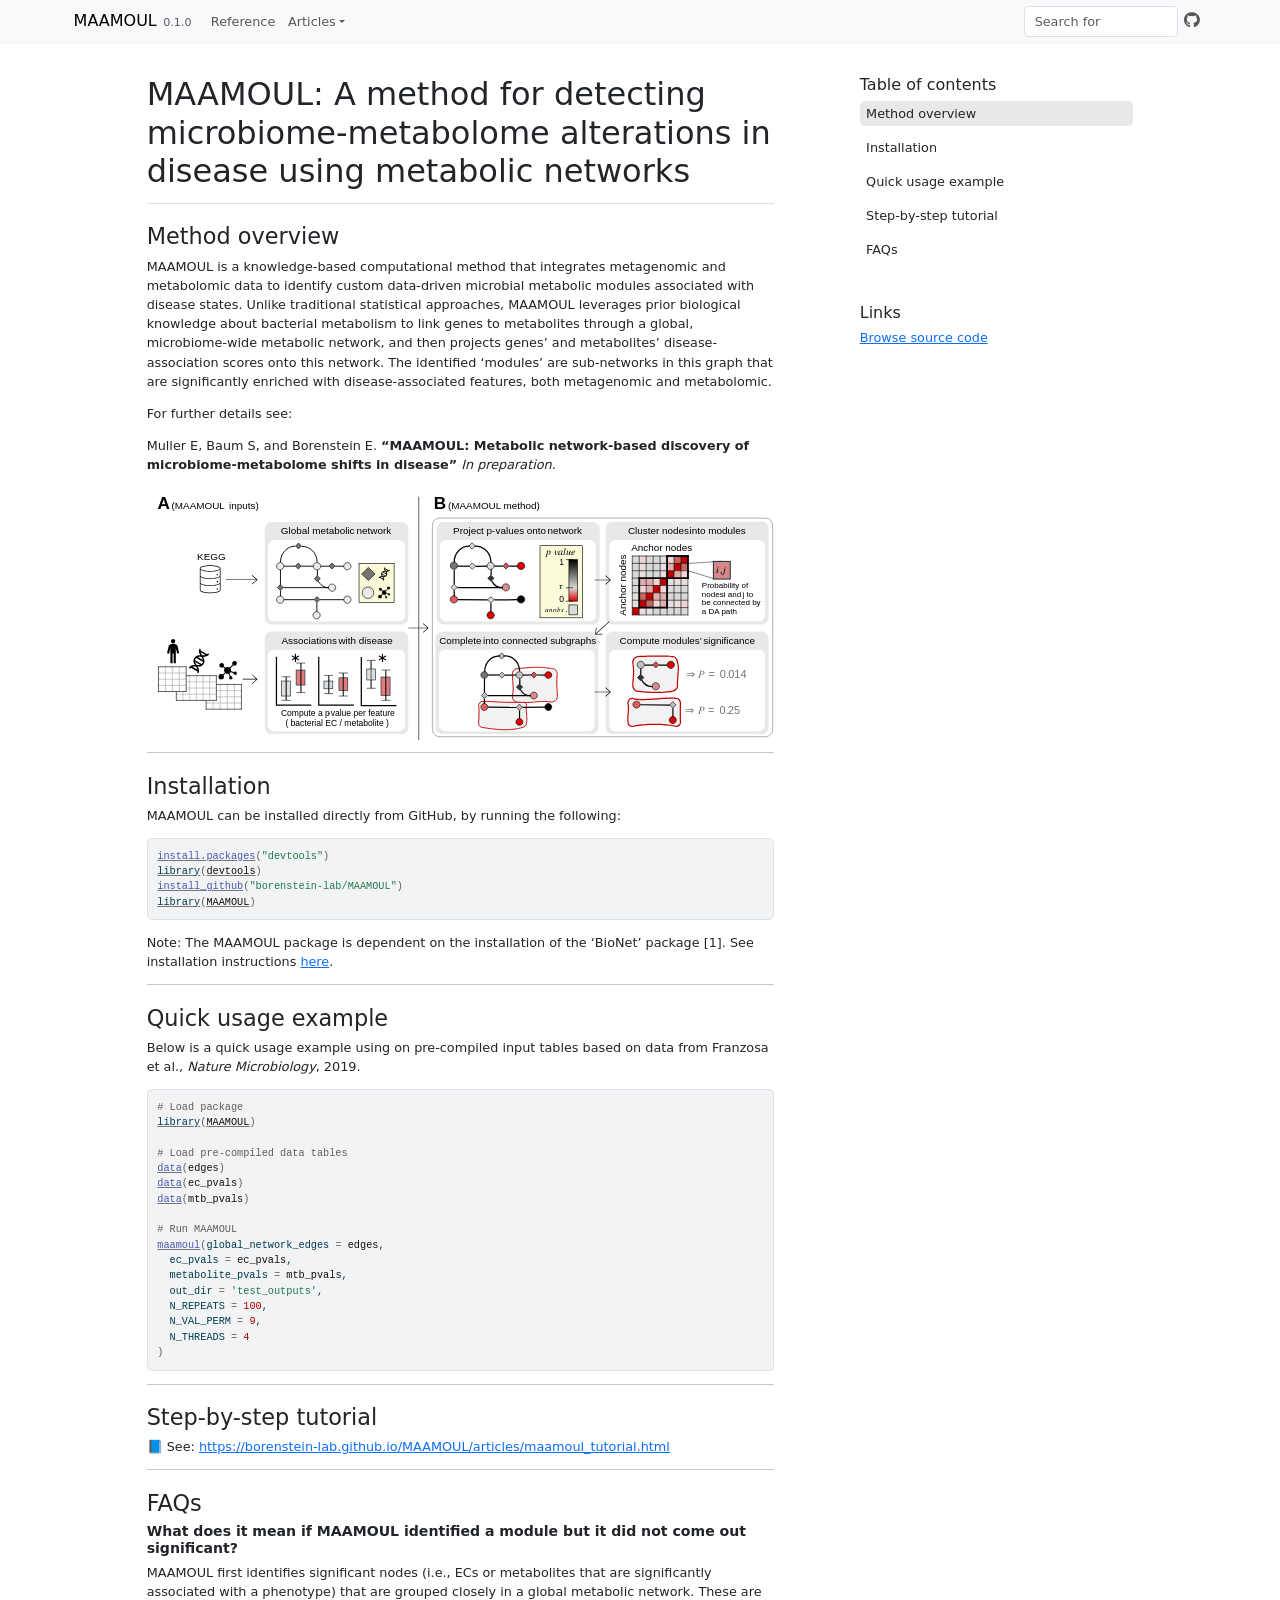
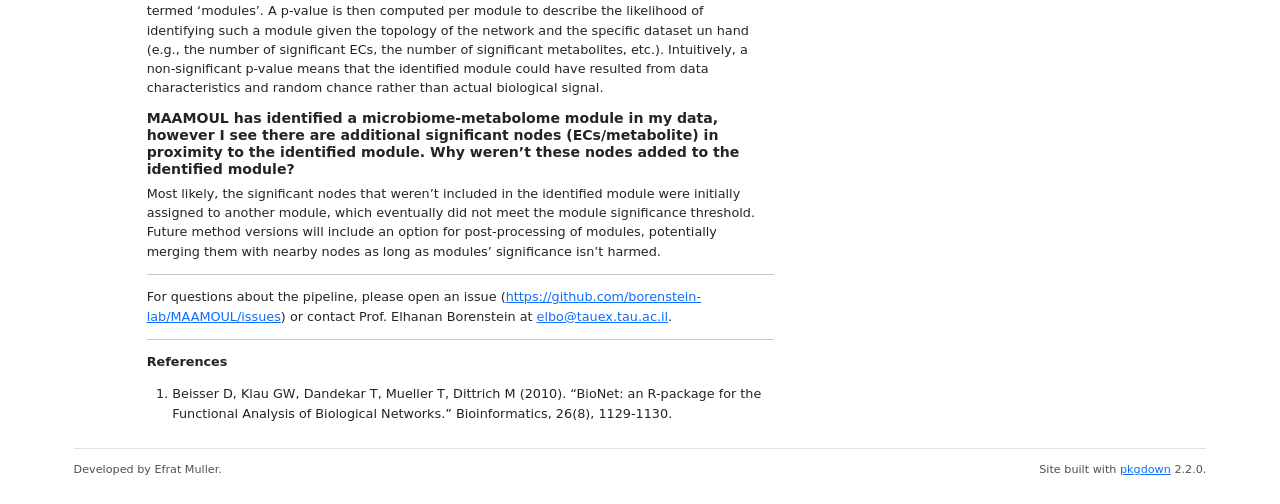
==== commit 932525af: "Tutorial design updates" ====
--- a/docs/index.html
+++ b/docs/index.html
@@ -16,6 +16,30 @@
 <style>
   html { font-size: 0.8rem; }
   pre, code { font-size: 0.8rem; }
+
+  .container,
+  .container-fluid {
+    max-width: 90%;
+  }
+
+  main {
+    padding-left: 0.5rem;
+    padding-right: 0.5rem;
+  }
+
+  .bd-content {
+    flex: 0 0 78% !important;
+    max-width: 78% !important;
+  }
+
+  .bd-toc {
+    flex: 0 0 18% !important;
+    max-width: 18% !important;
+  }
+
+  .row {
+    --bs-gutter-x: 1rem;
+  }
 </style>
 </head>
 <body>
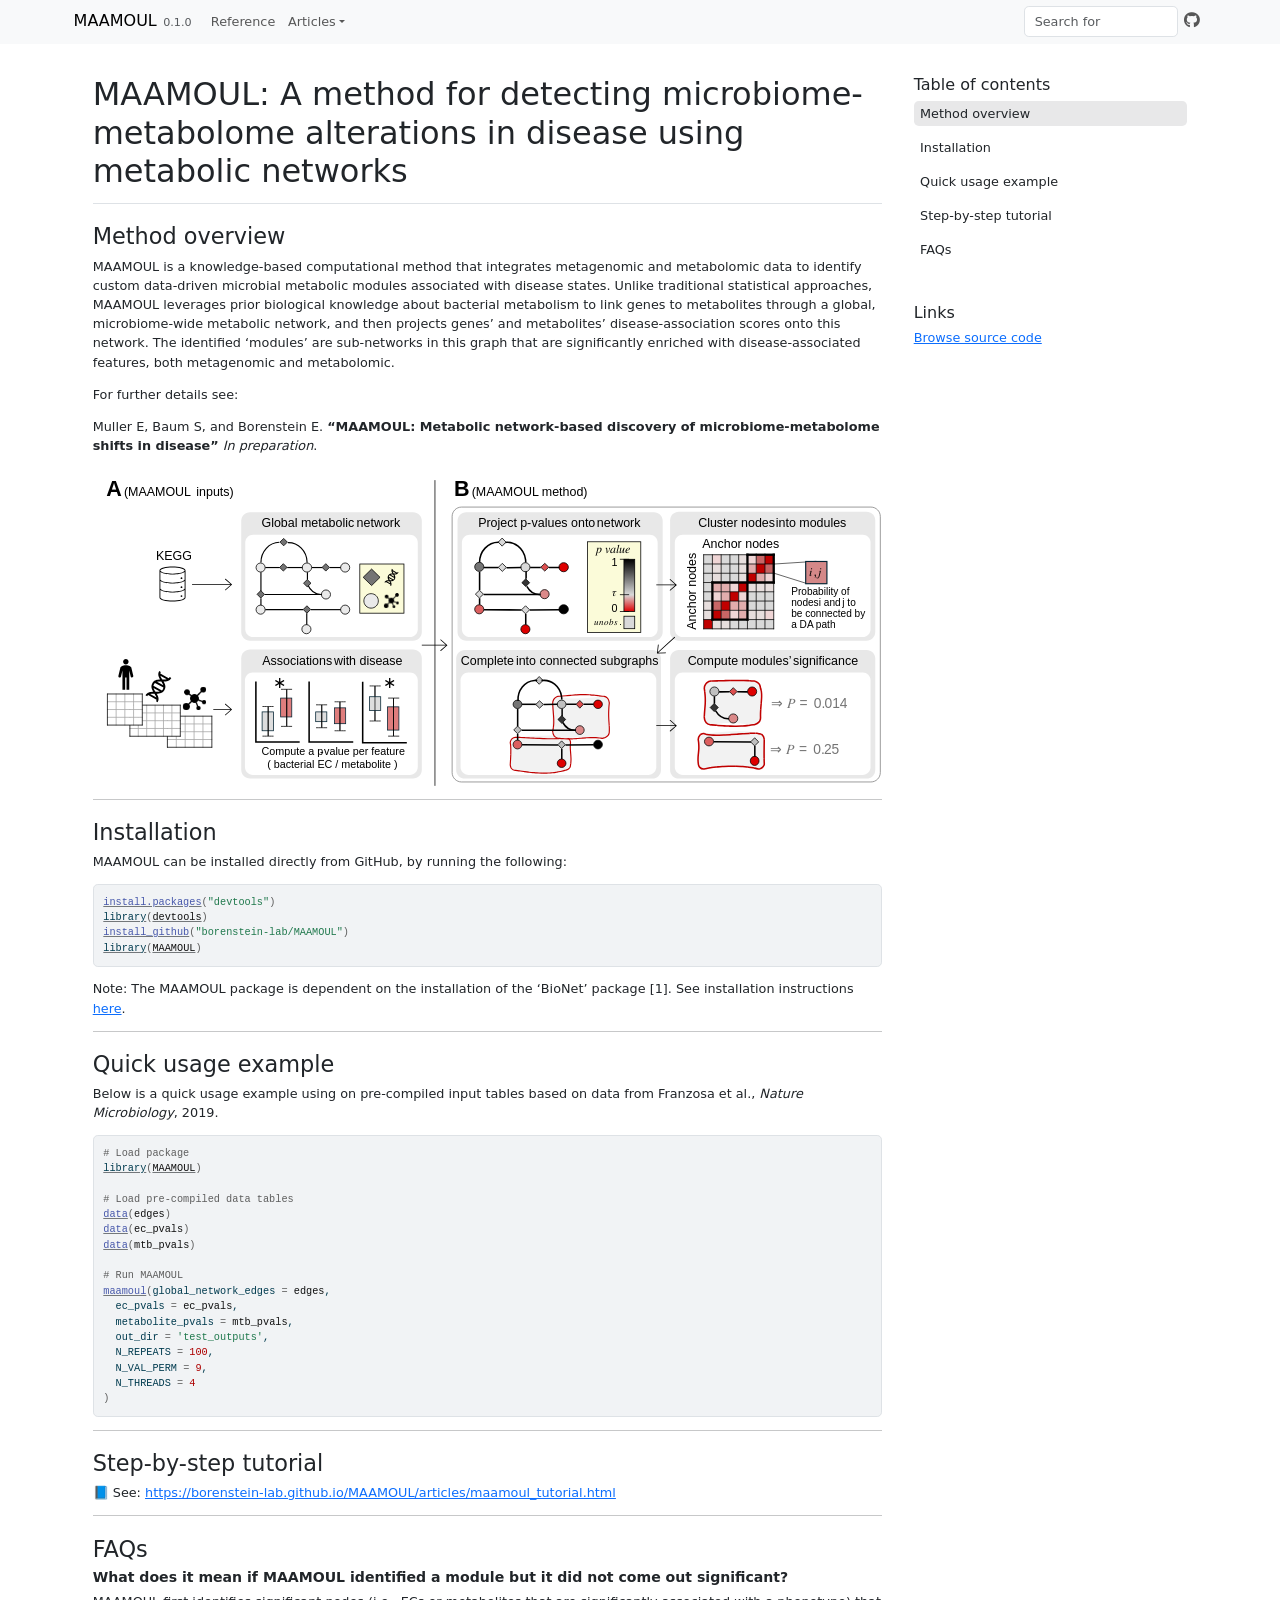
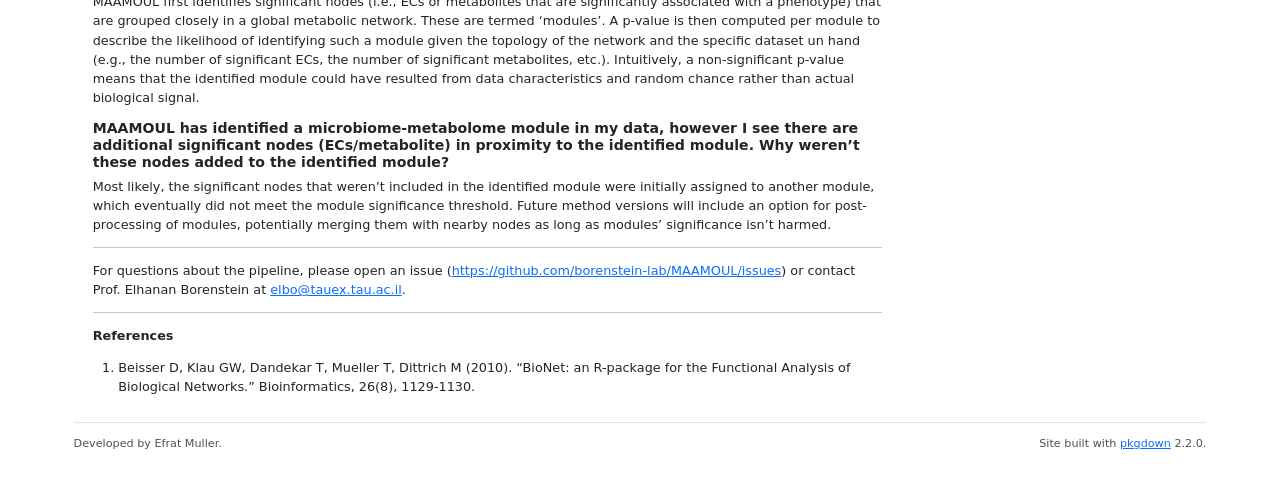
==== commit c4f4f9f1: "Updated tutorial css" ====
--- a/docs/index.html
+++ b/docs/index.html
@@ -25,16 +25,12 @@
   main {
     padding-left: 0.5rem;
     padding-right: 0.5rem;
+    max-width: 70% !important;
+    width: 70% !important;
   }
 
-  .bd-content {
-    flex: 0 0 78% !important;
-    max-width: 78% !important;
-  }
-
-  .bd-toc {
-    flex: 0 0 18% !important;
-    max-width: 18% !important;
+  .contents {
+    max-width: 100% !important;
   }
 
   .row {
